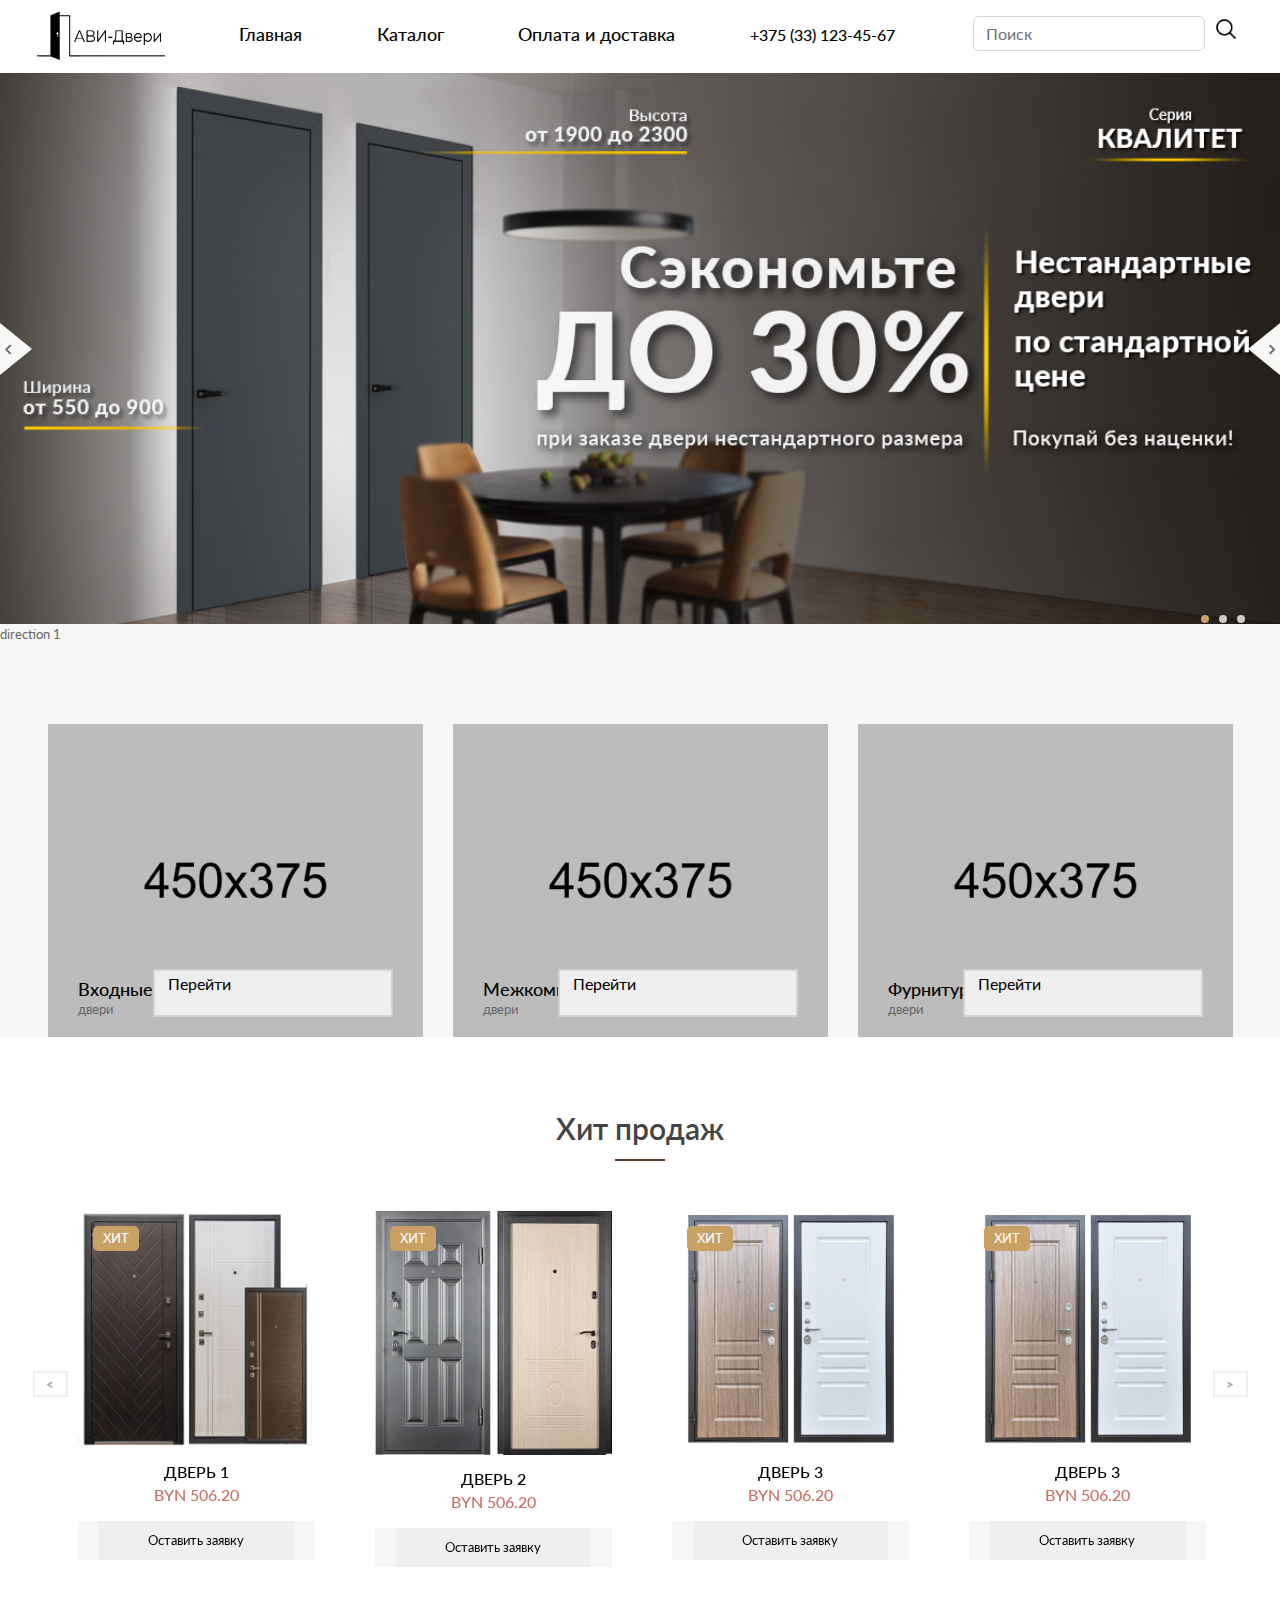
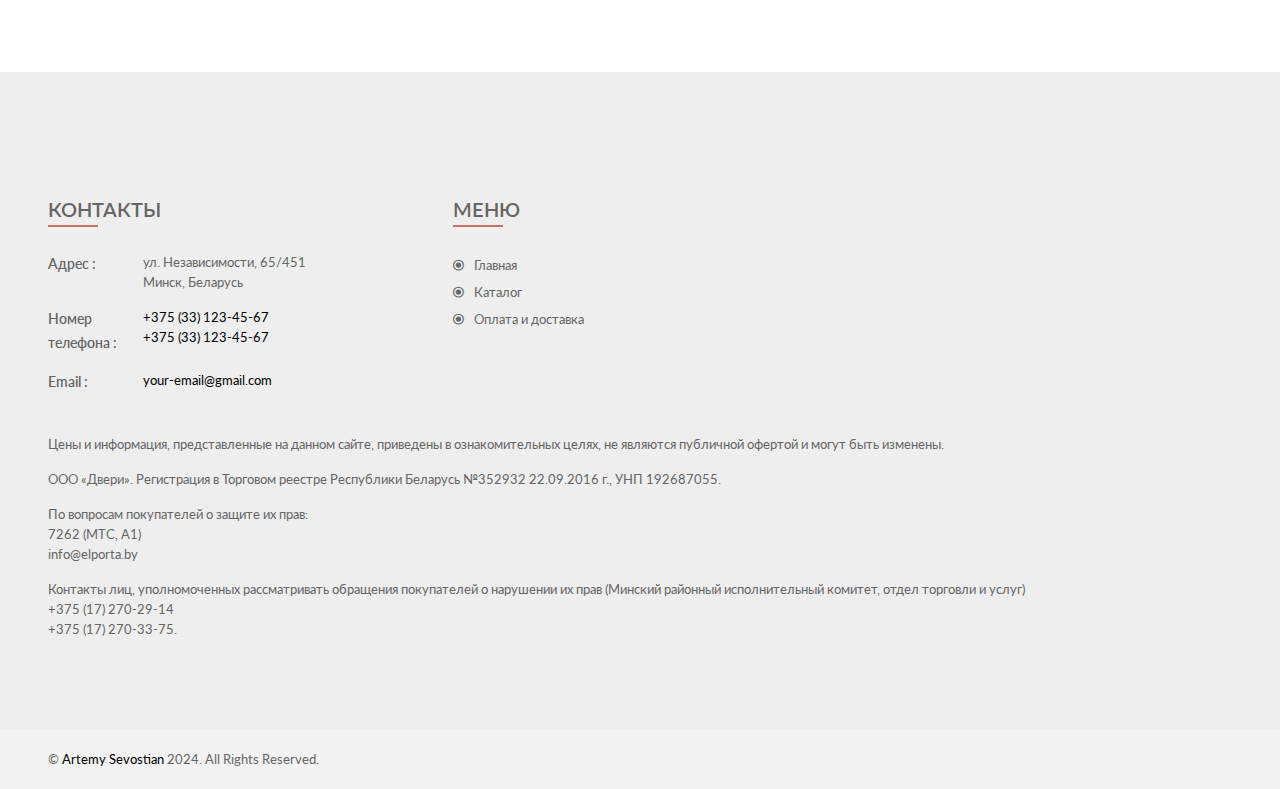
==== index.html @ 5dcd75ee "init(21.10.2024): test commit 2" ====
<!doctype html>
<html class="no-js" lang="en">
	<head>
		<meta charset="utf-8">
		<meta http-equiv="x-ua-compatible" content="ie=edge">
		<title>АВИдвери</title>
		<meta name="description" content="Hurst – Furniture Store eCommerce HTML Template is a clean and elegant design – suitable for selling flower, cookery, accessories, fashion, high fashion, accessories, digital, kids, watches, jewelries, shoes, kids, furniture, sports….. It has a fully responsive width adjusts automatically to any screen size or resolution.">
		<meta name="viewport" content="width=device-width, initial-scale=1">

		<link rel="shortcut icon" type="image/x-icon" href="img/logo/logo_1.png">
		<!-- Place favicon.ico in the root directory -->
		
		<!-- Google Font -->
		<link href='https://fonts.googleapis.com/css?family=Lato:400,700,900' rel='stylesheet' type='text/css'>
		<link href='https://fonts.googleapis.com/css?family=Bree+Serif' rel='stylesheet' type='text/css'>

		<!-- all css here -->
		<!-- bootstrap v3.3.6 css -->
		<link rel="stylesheet" href="css/bootstrap.min.css">
		<!-- animate css -->
		<link rel="stylesheet" href="css/animate.min.css">
		<!-- jquery-ui.min css -->
		<link rel="stylesheet" href="css/jquery-ui.min.css">
		<!-- meanmenu css -->
		<link rel="stylesheet" href="css/meanmenu.min.css">
		<!-- nivo-slider css -->
		<link rel="stylesheet" href="lib/css/nivo-slider.css">
		<link rel="stylesheet" href="lib/css/preview.css">
		<!-- slick css -->
		<link rel="stylesheet" href="css/slick.min.css">
		<!-- lightbox css -->
		<link rel="stylesheet" href="css/lightbox.min.css">
		<!-- material-design-iconic-font css -->
		<link rel="stylesheet" href="css/material-design-iconic-font.css">
		<!-- All common css of theme -->
		<link rel="stylesheet" href="css/default.css">
		<!-- style css -->
		<link rel="stylesheet" href="style.min.css">
        <!-- shortcode css -->
        <link rel="stylesheet" href="css/shortcode.css">
		<!-- responsive css -->
		<link rel="stylesheet" href="css/responsive.css">
		<!-- modernizr css -->
		<script src="js/vendor/modernizr-3.11.2.min.js"></script>
	</head>
	<body>
		<!-- WRAPPER START -->
		<div class="wrapper bg-dark-white">
			<header class="header">
				<a class="header-brand" href="index.html">
					<img src="img/logo/logo.png" alt="">
				</a>
				<a class="header-menu" href="index.html">Главная</a>
				<a class="header-menu" href="catalog.html">Каталог</a>
				<a class="header-menu" href="opl-dos.html">Оплата и доставка</a>
				<a class="header-menu" href="80331234567" style="font-size: 0.9em; margin: 1.5em 0 0 0">+375 (33) 123-45-67</a>
				<form class="d-flex">
					<input class="form-control me-2" type="search" placeholder="Поиск" aria-label="Search">
					<a class="search-img" href="#">
						<img src="img/search.png" alt="" width="30" height="30" class="d-inline-block align-top" alt="CoreUI Logo">
					</a>
				</form>
			</header>
			<!-- Mobile-menu start -->
			<div class="mobile-menu-area">
				<div class="container-fluid">
					<div class="row">
						<div class="col-xs-12 d-block d-md-none">
							<div class="mobile-menu">
								<nav id="dropdown">
									<ul>
										<li><a href="index.html">Главная</a></li>
										<li><a href="catalog.html">Каталог</a></li>
										<li><a class="header-menu" href="opl-dos.html">Оплата и доставка</a></li>
										<li><a class="header-menu" href="80331234567">+375 (33) 123-45-67</a></li>
									</ul>
								</nav>
							</div>
						</div>
					</div>
				</div>
			</div>
			<!-- Mobile-menu end -->
			<!-- SLIDER-AREA START  -->
			<Style>
				.popup_application {
					display: none;
					width: 100%;
					height: 100%;
					position: fixed;
					background: rgba(151, 151, 151, 0.05);
					backdrop-filter: blur(4px);
					-webkit-background: rgba(151, 151, 151, 0.05);
					-webkit-backdrop-filter: blur(4px);
					top: 0;
					left: 0;
					overflow-y: auto;
					overflow-x: hidden;
					z-index: 99;
				}

				.popup__body {
					min-height: 100%;
					display: flex;
					justify-content: center;
					align-items: center;
					padding: 8.125em;
				}

				#contact-form {
					background-color: #c7c2c2;
					padding: 10px;
					border-radius: 10px;
				}

				.form__text>h4 {
					color:#5b3a29
				}

				.popup__cross_application{
					cursor: pointer;
					font-size: large;
					transition: 0.2s;
				}

				.popup__cross_application:hover{
					transform: scale(1.2);
				}
			</Style>
			<div class="send-message popup_application">
				<div class="popup__body popup__body_application">
					<form id="contact-form" action="#">
						<div class="form__text">
							<h4 class="title-1 title-border text-uppercase mb-30">Отправить заявку</h4>
							<div class="popup__cross_application" href="">✕</div>
						</div>
						<input type="text" name="con_name" placeholder="Имя" />
						<input type="text" name="con_email" placeholder="E-mail" />
						<textarea class="custom-textarea" name="con_message" placeholder="Текст сообщения"></textarea>
						<button class="button-one submit-button mt-20" data-text="Отправить" type="">Отправить</button>
						<p class="form-message"></p>
					</form>
				</div>
			</div>
			<section class="slider-area slider-style-2">
				<div class="bend niceties preview-2">
					<div id="ensign-nivoslider" class="slides">	
						<img src="img/slider/1.png" alt="" title="#slider-direction-1"  />
						<img src="img/slider/2.jpg" alt="" title="#slider-direction-2"  />
						<img src="img/slider/3.png" alt="" title="#slider-direction-3"  />
					</div>
					 direction 1
					<div id="slider-direction-1" class="t-cn slider-direction">
						<div class="slider-progress"></div>
						<div class="slider-content t-lfl s-tb slider-1">
							<div class="title-container s-tb-c title-compress">
								<div class="layer-1">
									<div class="wow fadeInUpBig" data-wow-duration="2s" data-wow-delay="0.5s">
										<h3 class="slider-title3 text-uppercase mb-0" ></h3>
									</div>
									<div class="wow fadeInUpBig" data-wow-duration="2.5s" data-wow-delay="0.5s">
										<h2 class="slider-title1 text-uppercase mb-0"><span class="d-none d-md-block"> </span></h2>
									</div>
									<div class="wow fadeInUpBig" data-wow-duration="3s" data-wow-delay="0.5s">
										<h2 class="slider-title2 text-uppercase" ></h2>
									</div>
<!--									<div class="wow fadeInUpBig" data-wow-duration="3.5s" data-wow-delay="0.5s">-->
<!--										<a href="catalog.html" class="button-one style-2 text-uppercase mt-20" data-text="Каталог"></a>-->
<!--									</div>-->
								</div>
							</div>
						</div>
					</div>
					<!-- direction 2 -->
					<div id="slider-direction-2" class="slider-direction">
						<div class="slider-progress"></div>
						<div class="slider-content t-lfl s-tb slider-1">
							<div class="title-container s-tb-c title-compress">
								<div class="layer-1">
									<div class="wow fadeInUpBig" data-wow-duration="1s" data-wow-delay="0.5s">
										<h3 class="slider-title3 text-uppercase mb-0" ></h3>
									</div>
									<div class="wow fadeInUpBig" data-wow-duration="1.5s" data-wow-delay="0.5s">
										<h2 class="slider-title1 text-uppercase"><span class="d-none d-md-block"></span></h2>
									</div>
									<div class="wow fadeInUpBig" data-wow-duration="2s" data-wow-delay="0.5s">
										<p class="slider-pro-brief"></p>
									</div>
<!--									<div class="wow fadeInUpBig" data-wow-duration="3.5s" data-wow-delay="0.5s">-->
<!--										<a href="catalog.html" class="button-one style-2 text-uppercase mt-20" data-text="Каталог"></a>-->
<!--									</div>-->
								</div>
							</div>
						</div>
					</div>
					<!-- direction 3 -->
					<div id="slider-direction-3" class="slider-direction">
						<div class="slider-progress"></div>
						<div class="slider-content t-lfl s-tb slider-1">
							<div class="title-container s-tb-c title-compress">
								<div class="layer-1">
									<div class="wow fadeInUpBig" data-wow-duration="1s" data-wow-delay="0.5s">
										<h3 class="slider-title3 text-uppercase mb-0" ></h3>
									</div>
									<div class="wow fadeInUpBig" data-wow-duration="1.5s" data-wow-delay="0.5s">
										<h2 class="slider-title1 text-uppercase mb-0"><span class="d-none d-md-block"></span></h2>
									</div>
									<div class="wow fadeInUpBig" data-wow-duration="2s" data-wow-delay="0.5s">
										<h2 class="slider-title2 text-uppercase" ></h2>
									</div>
									<div class="wow fadeInUpBig" data-wow-duration="2.5s" data-wow-delay="0.5s">
										<p class="slider-pro-brief"></p>
									</div>
<!--									<div class="wow fadeInUpBig" data-wow-duration="3.5s" data-wow-delay="0.5s">-->
<!--										<a href="catalog.html" class="button-one style-2 text-uppercase mt-20" data-text="Каталог"></a>-->
<!--									</div>-->
								</div>
							</div>
						</div>
					</div>
				</div>
			</section>
			<!-- SLIDER-AREA END -->
			<!-- Categories START -->
			<div class="banner-area pt-80">
				<div class="container">
					<div class="row">
						<div class="col-md-4">
							<div class="single-banner banner-1 banner-4">
								<a class="banner-thumb" href="entrance.html"><img src="img/banner/1.jpg" alt="" /></a>
								<div class="banner-brief">
									<h2 class="banner-title"><a href="entrance.html">Входные</a></h2>
									<p class="mb-0">двери</p>
								</div>
								<a href="entrance.html" class="button-one font-16px" data-text="Перейти">Перейти</a>
							</div>
						</div>
						<div class="col-md-4">
							<div class="single-banner banner-1 banner-4">
								<a class="banner-thumb" href="Interior-rooms.html"><img src="img/banner/1.jpg" alt="" /></a>
								<div class="banner-brief">
									<h2 class="banner-title"><a href="Interior-rooms.html">Межкомнатные</a></h2>
									<p class="mb-0">двери</p>
								</div>
								<a href="Interior-rooms.html" class="button-one font-16px" data-text="Перейти">Перейти</a>
							</div>
						</div>
							<div class="col-md-4">
								<div class="single-banner banner-1 banner-4">
									<a class="banner-thumb" href="accessories.html"><img src="img/banner/1.jpg" alt="" /></a>
									<div class="banner-brief">
				        				<h2 class="banner-title"><a href="accessories.html">Фурнитура</a></h2>
				        				<p class="mb-0">двери</p>
				        			</div>
				        			<a href="accessories.html" class="button-one font-16px" data-text="Перейти">Перейти</a>
				        		</div>
				        	</div>                                           	
						</div>
					</div>
				</div>
			</div>
			<!-- Categories END -->
			<!-- PRODUCT-AREA START -->
			<div class="product-area pt-80 pb-30 product-style-2">
				<div class="container">
					<div class="row">
						<div class="col-lg-12">
							<div class="section-title text-center">
								<h2 class="title-border">Хит продаж</h2>
							</div>
							<div class="product-slider style-2 arrow-left-right">
								<div class="col-12">
									<div class="single-product">
										<div class="product-img">
											<span class="pro-label new-label">ХИТ</span>
											<a href="single-product.html"><img src="img/product/1.jpg" alt="" /></a>
										</div>
										<div class="product-info clearfix text-center">
											<div class="fix">
												<h4 class="post-title"><a href="single-product.html">Дверь 1</a></h4>
												<span class="pro-price-2">BYN 506.20</span>
											</div>
											<div class="product-action clearfix">
												<button class="button-one submit-btn-4 open_popup_application" type="submit" data-text="Оставить заявку">Оставить заявку</button>
											</div>
										</div>
									</div>
								</div>
								<div class="col-12">
									<div class="single-product">
										<div class="product-img">
											<span class="pro-label new-label">ХИТ</span>
											<a href="single-product.html"><img src="img/product/2.jpg" alt="" /></a>
										</div>
										<div class="product-info clearfix text-center">
											<div class="fix">
												<h4 class="post-title"><a href="single-product.html">Дверь 2</a></h4>
												<span class="pro-price-2">BYN 506.20</span>
											</div>
											<div class="product-action clearfix">
												<button class="button-one submit-btn-4 open_popup_application" type="submit" data-text="Оставить заявку">Оставить заявку</button>
											</div>
										</div>
									</div>
								</div>
								<div class="col-12">
									<div class="single-product">
										<div class="product-img">
											<span class="pro-label new-label">ХИТ</span>
											<a href="single-product.html"><img src="img/product/3.jpg" alt="" /></a>
										</div>
										<div class="product-info clearfix text-center">
											<div class="fix">
												<h4 class="post-title"><a href="single-product.html">Дверь 3</a></h4>
												<span class="pro-price-2">BYN 506.20</span>
											</div>
											<div class="product-action clearfix">
												<button class="button-one submit-btn-4 open_popup_application" type="submit" data-text="Оставить заявку">Оставить заявку</button>
											</div>
										</div>
									</div>
								</div>
								<div class="col-12">
									<div class="single-product">
										<div class="product-img">
											<span class="pro-label new-label">ХИТ</span>
											<a href="single-product.html"><img src="img/product/3.jpg" alt="" /></a>
										</div>
										<div class="product-info clearfix text-center">
											<div class="fix">
												<h4 class="post-title"><a href="single-product.html">Дверь 3</a></h4>
												<span class="pro-price-2">BYN 506.20</span>
											</div>
											<div class="product-action clearfix">
												<button class="button-one submit-btn-4 open_popup_application" type="submit" data-text="Оставить заявку">Оставить заявку</button>
											</div>
										</div>
									</div>
								</div>
								<div class="col-12">
									<div class="single-product">
										<div class="product-img">
											<span class="pro-label new-label">ХИТ</span>
											<a href="single-product.html"><img src="img/product/3.jpg" alt="" /></a>
										</div>
										<div class="product-info clearfix text-center">
											<div class="fix">
												<h4 class="post-title"><a href="single-product.html">Дверь 3</a></h4>
												<span class="pro-price-2">BYN 506.20</span>
											</div>
											<div class="product-action clearfix">
												<button class="button-one submit-btn-4 open_popup_application" type="submit" data-text="Оставить заявку">Оставить заявку</button>
											</div>
										</div>
									</div>
								</div>
							</div>
						</div>
					</div>
				</div>
			</div>
			<!-- FOOTER START -->
			<footer>
				<!-- Footer-area start -->
				<div class="footer-area footer-2">
					<div class="container">
						<div class="row">
							<div class="col-lg-4 col-md-6">
								<div class="single-footer">
									<h3 class="footer-title  title-border">Контакты</h3>
									<ul class="footer-contact">
										<li><span>Адрес :</span>ул. Независимости, 65/451<br>Минск, Беларусь</li>
										<li><span>Номер телефона :</span>
											<a href="80331234567">+375 (33) 123-45-67</a><br>
											<a href="80331234567">+375 (33) 123-45-67</a>
										</li>
										<li><span>Email :</span>
											<a href="mailto:your-email@gmail.com">your-email@gmail.com</a>
										</li>
									</ul>
								</div>
							</div>
							<div class="col-lg-2 col-md-3 col-sm-6">
								<div class="single-footer">
									<h3 class="footer-title  title-border">Меню</h3>
									<ul class="footer-menu">
										<li><a href="index.html"><i class="zmdi zmdi-dot-circle"></i>Главная</a></li>
										<li><a href="catalog.html"><i class="zmdi zmdi-dot-circle"></i>Каталог</a></li>
										<li><a href="opl-dos.html"><i class="zmdi zmdi-dot-circle"></i>Оплата и доставка</a></li>
									</ul>
								</div>
							</div>
							<div class="footer-text">
								<p><br><br>Цены и информация, представленные на данном сайте, приведены в ознакомительных целях, не являются публичной офертой и могут быть изменены.</p>
								<p>ООО «Двери». Регистрация в Торговом реестре Республики Беларусь №352932 22.09.2016 г., УНП 192687055.</p>
								<p>По вопросам покупателей о защите их прав:<br>7262 (МТС, A1)<br>info@elporta.by</p>
								<p>Контакты лиц, уполномоченных рассматривать обращения покупателей о нарушении их прав (Минский районный исполнительный комитет, отдел торговли и услуг)<br> +375 (17) 270-29-14<br> +375 (17) 270-33-75.</p>
							</div>
						</div>
					</div>
				</div>
				<!-- Footer-area end -->
				<!-- Copyright-area start -->
				<div class="copyright-area copyright-2">
					<div class="container">
						<div class="row">
							<div class="col-md-6">
								<div class="copyright">
									<p class="mb-0">&copy; <a href="" target="_blank">Artemy Sevostian </a> 2024. All Rights Reserved.</p>
								</div>
							</div>
						</div>
					</div>
				</div>
				<!-- Copyright-area start -->
			</footer>
			<!-- FOOTER END -->
		</div>
		<!-- WRAPPER END -->

		<!-- all js here -->
		<!-- jquery latest version -->
		<script src="js/vendor/jquery-3.6.0.min.js"></script>
		<script src="js/vendor/jquery-migrate-3.3.2.min.js"></script>
		<!-- bootstrap js -->
		<script src="js/bootstrap.bundle.min.js"></script>
		<!-- jquery.meanmenu js -->
		<script src="js/jquery.meanmenu.js"></script>
		<!-- slick.min js -->
		<script src="js/slick.min.js"></script>
		<!-- jquery.treeview js -->
		<script src="js/jquery.treeview.js"></script>
		<!-- lightbox.min js -->
		<script src="js/lightbox.min.js"></script>
		<!-- jquery-ui js -->
		<script src="js/jquery-ui.min.js"></script>
		<!-- jquery.nivo.slider js -->
		<script src="lib/js/jquery.nivo.slider.js"></script>
		<script src="lib/home.js"></script>
		<!-- jquery.nicescroll.min js -->
		<script src="js/jquery.nicescroll.min.js"></script>
		<!-- countdon.min js -->
		<script src="js/countdon.min.js"></script>
		<!-- wow js -->
		<script src="js/wow.min.js"></script>
		<!-- plugins js -->
		<script src="js/plugins.js"></script>
		<!-- main js -->
		<script src="js/main.min.js"></script>


		<script src="js/popupSubmitApplication.js"></script>
	</body>
</html>
---- lib/css/preview.css ----
/*
Skin Name: Nivo Slider Default Theme
Skin URI: http://nivo.dev7studios.com
Description: The default skin for the Nivo Slider.
Version: 1.3
Author: Gilbert Pellegrom
Author URI: http://dev7studios.com
Supports Thumbs: true
*/
/* -------------------------------------
preview-1 
---------------------------------------- */
.preview-1 .nivoSlider {
	position:relative;
	background: url(../img/loading.gif) no-repeat 50% 50%;
}
.preview-1 .nivoSlider img {
	position:absolute;
	top:0px;
	left:0px;
	display:none;
}
.preview-1 .nivoSlider a {
	border:0;
	display:block;
}

.preview-1 .nivo-controlNav {
	text-align: center;
	padding: 20px 0;
}
.preview-1 .nivo-controlNav a {
	display:inline-block;
	width:22px;
	height:22px;
	background:url(../img/bullets.png) no-repeat;
	text-indent:-9999px;
	border:0;
	margin: 0 2px;
}
.preview-1 .nivo-controlNav a.active {
	background-position:0 -22px;
}

.preview-1 .nivo-directionNav a {
	display:block;
	width:30px;
	height:30px;
	background:url(../img/arrows.png) no-repeat;
	text-indent:-9999px;
	border:0;
	opacity: 0;
	-webkit-transition: all 200ms ease-in-out;
    -moz-transition: all 200ms ease-in-out;
    -o-transition: all 200ms ease-in-out;
    transition: all 200ms ease-in-out;
}
.preview-1:hover .nivo-directionNav a { opacity: 1; }
.preview-1 a.nivo-nextNav {
	background-position:-30px 0;
	right:15px;
}
.preview-1 a.nivo-prevNav {
	left:15px;
}
.preview-1 .nivo-caption {
    font-family: Helvetica, Arial, sans-serif;
}
.preview-1 .nivo-caption a {
    color:#fff;
    border-bottom:1px dotted #fff;
}
.preview-1 .nivo-caption a:hover {
    color:#fff;
}

.preview-1 .nivo-controlNav.nivo-thumbs-enabled {
	width: 100%;
}
.preview-1 .nivo-controlNav.nivo-thumbs-enabled a {
	width: auto;
	height: auto;
	background: none;
	margin-bottom: 5px;
}
.preview-1 .nivo-controlNav.nivo-thumbs-enabled img {
	display: block;
	width: 120px;
	height: auto;
}
.preview-1 .nivo-controlNav {
    position: relative;
    z-index: 99999;
    bottom: 68px;
}
.preview-1 .nivo-controlNav a {
	border:5px solid #fff;
	display: inline-block;
	height:18px;
	margin: 0 5px;
	text-indent: -9999px;
	width:18px;
	line-height: 8px;
	background: #3c3c3c;
	cursor: pointer;
	position: relative;
	z-index: 9;
	border-radius: 100%;
	opacity: 0;
	z-index: -999;
}
.preview-1:hover .nivo-controlNav a{
  opacity: 1;
  z-index: 999999;
}
.preview-1 .nivo-controlNav a:hover, .preview-1 .nivo-controlNav a.active {
    background: #000;
    cursor: pointer;
}
/* -------------------------------------
preview-2
---------------------------------------- */
/* .preview-2 .nivoSlider:hover .nivo-directionNav a.nivo-prevNav {
  left: 15px;
} */
/* .preview-2 .nivoSlider:hover .nivo-directionNav a.nivo-nextNav{
  right: 33px;
} */
/* .preview-2 .nivoSlider .nivo-directionNav a {
  color: #000;
  font-size: 20px;
  height: 53px;
  line-height: 53px;
  text-align: center;
  width: 32px;
} */
.preview-2 .nivoSlider .nivo-directionNav a.nivo-prevNav {
  left: 0;
}
.preview-2 .nivoSlider .nivo-directionNav a.nivo-nextNav {
  right: 0;
}
.preview-2 .nivo-directionNav a.nivo-prevNav:hover:before{
  background: #fff;
  color: #000;
}/* 
.preview-2 .nivo-directionNav a.nivo-prevNav:before{
  background: rgba(0,0,0,0.25);
  content: "\f053";
  font: normal normal normal 14px/1 FontAwesome;
  color: #fff;
  cursor: pointer;
  font-size: 11px;
  font-weight: 400;
  height: 53px;
  line-height: 50px;
  margin: 0;
  position: absolute;
  text-align: center;
  top: 45%;
  transition: all 300ms ease-in 0s;
  width: 32px;
  z-index: 9;
}
.preview-2 .nivo-directionNav a.nivo-nextNav:hover:before{
  background:#fff;
  color: #000
}
.preview-2 .nivo-directionNav a.nivo-nextNav:before{
  background: rgba(0,0,0,0.25);
  content: "\f054";
  font: normal normal normal 14px/1 FontAwesome;
  color: #fff;
  cursor: pointer;
  font-size: 11px;
  font-weight: 400;
  height: 53px;
  line-height: 50px;
  margin: 0;
  position: absolute;
  text-align: center;
  top: 45%;
  transition: all 300ms ease-in 0s;
  width: 32px;
  z-index: 9;
} */
.bend.niceties.preview-2 {
  position: relative;
}
.preview-2 .nivo-controlNav {
  bottom: 20px;
  margin: auto;
  position: absolute;
  right: 30px;
  z-index: 99999;
}
.preview-2 .nivo-controlNav a {
	display: inline-block;
	height:8px;
	margin: 0 5px;
	text-indent: -9999px;
	width:8px;
	line-height: 8px;
	background: #CCCCCC;
	cursor: pointer;
	position: relative;
	z-index: 9;
	border-radius: 100%;
	z-index: 999;
}
.preview-2:hover .nivo-controlNav a{}
.preview-2 .nivo-controlNav a:hover, .preview-2 .nivo-controlNav a.active {
    background: #C8A165;
    cursor: pointer;
}
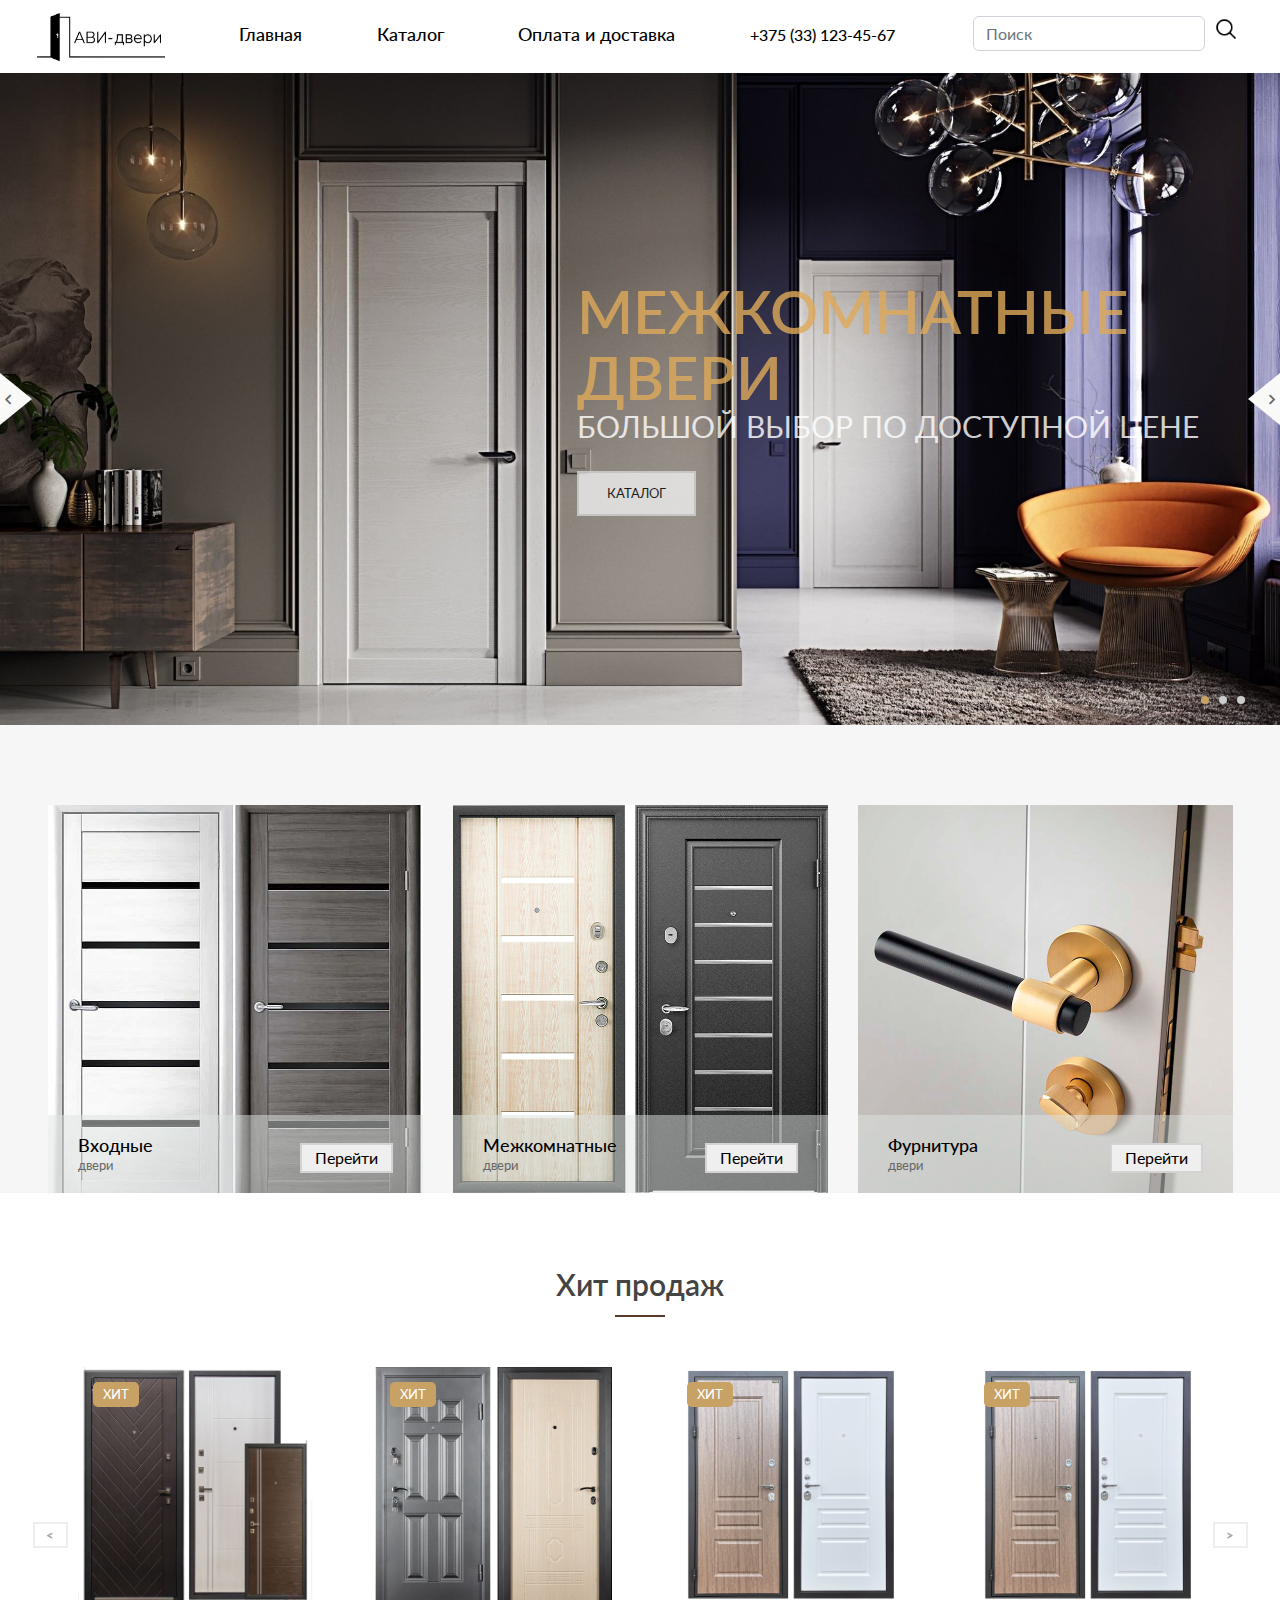
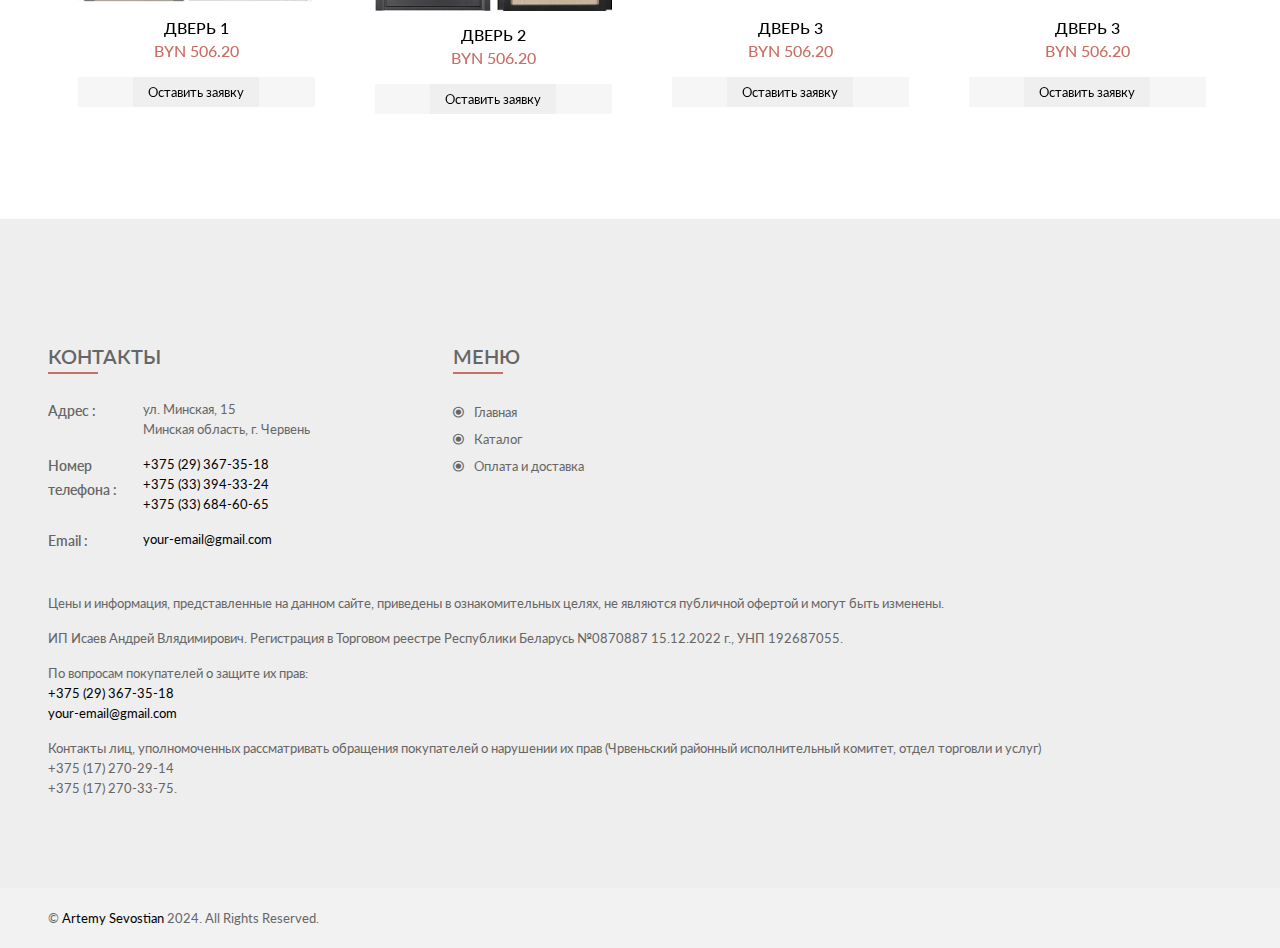
==== commit ff1448bf: "init(28.10.2024): final  commit?" ====
--- a/index.html
+++ b/index.html
@@ -145,11 +145,10 @@
 			<section class="slider-area slider-style-2">
 				<div class="bend niceties preview-2">
 					<div id="ensign-nivoslider" class="slides">	
-						<img src="img/slider/1.png" alt="" title="#slider-direction-1"  />
-						<img src="img/slider/2.jpg" alt="" title="#slider-direction-2"  />
+						<img src="img/slider/1.jpg" alt="" title="#slider-direction-1"  />
+						<img src="img/slider/2.png" alt="" title="#slider-direction-2"  />
 						<img src="img/slider/3.png" alt="" title="#slider-direction-3"  />
 					</div>
-					 direction 1
 					<div id="slider-direction-1" class="t-cn slider-direction">
 						<div class="slider-progress"></div>
 						<div class="slider-content t-lfl s-tb slider-1">
@@ -159,14 +158,14 @@
 										<h3 class="slider-title3 text-uppercase mb-0" ></h3>
 									</div>
 									<div class="wow fadeInUpBig" data-wow-duration="2.5s" data-wow-delay="0.5s">
-										<h2 class="slider-title1 text-uppercase mb-0"><span class="d-none d-md-block"> </span></h2>
-									</div>
-									<div class="wow fadeInUpBig" data-wow-duration="3s" data-wow-delay="0.5s">
-										<h2 class="slider-title2 text-uppercase" ></h2>
-									</div>
-<!--									<div class="wow fadeInUpBig" data-wow-duration="3.5s" data-wow-delay="0.5s">-->
-<!--										<a href="catalog.html" class="button-one style-2 text-uppercase mt-20" data-text="Каталог"></a>-->
-<!--									</div>-->
+										<h2 class="slider-title1 text-uppercase mb-0"><span class="d-none d-md-block">Межкомнатные двери</span></h2>
+									</div>
+									<div class="wow fadeInUpBig" data-wow-duration="3s" data-wow-delay="0.5s">
+										<h2 class="slider-title2 text-uppercase" >Большой выбор по доступной цене</h2>
+									</div>
+									<div class="wow fadeInUpBig" data-wow-duration="3.5s" data-wow-delay="0.5s">
+										<a href="Interior-rooms.html" class="button-one style-2 text-uppercase mt-20" data-text="Каталог">Каталог</a>
+									</div>
 								</div>
 							</div>
 						</div>
@@ -181,14 +180,20 @@
 										<h3 class="slider-title3 text-uppercase mb-0" ></h3>
 									</div>
 									<div class="wow fadeInUpBig" data-wow-duration="1.5s" data-wow-delay="0.5s">
-										<h2 class="slider-title1 text-uppercase"><span class="d-none d-md-block"></span></h2>
-									</div>
-									<div class="wow fadeInUpBig" data-wow-duration="2s" data-wow-delay="0.5s">
-										<p class="slider-pro-brief"></p>
-									</div>
-<!--									<div class="wow fadeInUpBig" data-wow-duration="3.5s" data-wow-delay="0.5s">-->
-<!--										<a href="catalog.html" class="button-one style-2 text-uppercase mt-20" data-text="Каталог"></a>-->
-<!--									</div>-->
+										<h2 class="slider-title1 text-uppercase"><span class="d-none d-md-block">Входные двери</span></h2>
+									</div>
+									<div class="wow fadeInUpBig" data-wow-duration="3s" data-wow-delay="0.5s">
+										<h2 class="slider-title2 text-uppercase" >- Улица</h2>
+									</div>
+									<div class="wow fadeInUpBig" data-wow-duration="3s" data-wow-delay="0.5s">
+										<h2 class="slider-title2 text-uppercase" >- Квартира</h2>
+									</div>
+									<div class="wow fadeInUpBig" data-wow-duration="3s" data-wow-delay="0.5s">
+										<h2 class="slider-title2 text-uppercase" >- Дом</h2>
+									</div>
+									<div class="wow fadeInUpBig" data-wow-duration="3.5s" data-wow-delay="0.5s">
+										<a href="entrance.htmlhtml" class="button-one style-2 text-uppercase mt-20" data-text="Каталог">Каталог</a>
+									</div>
 								</div>
 							</div>
 						</div>
@@ -203,17 +208,20 @@
 										<h3 class="slider-title3 text-uppercase mb-0" ></h3>
 									</div>
 									<div class="wow fadeInUpBig" data-wow-duration="1.5s" data-wow-delay="0.5s">
-										<h2 class="slider-title1 text-uppercase mb-0"><span class="d-none d-md-block"></span></h2>
-									</div>
-									<div class="wow fadeInUpBig" data-wow-duration="2s" data-wow-delay="0.5s">
-										<h2 class="slider-title2 text-uppercase" ></h2>
-									</div>
-									<div class="wow fadeInUpBig" data-wow-duration="2.5s" data-wow-delay="0.5s">
-										<p class="slider-pro-brief"></p>
-									</div>
-<!--									<div class="wow fadeInUpBig" data-wow-duration="3.5s" data-wow-delay="0.5s">-->
-<!--										<a href="catalog.html" class="button-one style-2 text-uppercase mt-20" data-text="Каталог"></a>-->
-<!--									</div>-->
+										<h2 class="slider-title1 text-uppercase mb-0"><span class="d-none d-md-block">Фурнитура</span></h2>
+									</div>
+									<div class="wow fadeInUpBig" data-wow-duration="3s" data-wow-delay="0.5s">
+										<h2 class="slider-title2 text-uppercase" >- Эконом</h2>
+									</div>
+									<div class="wow fadeInUpBig" data-wow-duration="3s" data-wow-delay="0.5s">
+										<h2 class="slider-title2 text-uppercase" >- Стандарт</h2>
+									</div>
+									<div class="wow fadeInUpBig" data-wow-duration="3s" data-wow-delay="0.5s">
+										<h2 class="slider-title2 text-uppercase" >- Премиум</h2>
+									</div>
+									<div class="wow fadeInUpBig" data-wow-duration="3.5s" data-wow-delay="0.5s">
+										<a href="accessories.html" class="button-one style-2 text-uppercase mt-20" data-text="Каталог">Каталог</a>
+									</div>
 								</div>
 							</div>
 						</div>
@@ -227,7 +235,8 @@
 					<div class="row">
 						<div class="col-md-4">
 							<div class="single-banner banner-1 banner-4">
-								<a class="banner-thumb" href="entrance.html"><img src="img/banner/1.jpg" alt="" /></a>
+								<a class="banner-thumb" href="entrance.html"><img src="img/banner/1.png" alt="" /></a>
+								<div class="background__banner"></div>
 								<div class="banner-brief">
 									<h2 class="banner-title"><a href="entrance.html">Входные</a></h2>
 									<p class="mb-0">двери</p>
@@ -237,7 +246,8 @@
 						</div>
 						<div class="col-md-4">
 							<div class="single-banner banner-1 banner-4">
-								<a class="banner-thumb" href="Interior-rooms.html"><img src="img/banner/1.jpg" alt="" /></a>
+								<a class="banner-thumb" href="Interior-rooms.html"><img src="img/banner/2.png" alt="" /></a>
+								<div class="background__banner"></div>
 								<div class="banner-brief">
 									<h2 class="banner-title"><a href="Interior-rooms.html">Межкомнатные</a></h2>
 									<p class="mb-0">двери</p>
@@ -247,7 +257,8 @@
 						</div>
 							<div class="col-md-4">
 								<div class="single-banner banner-1 banner-4">
-									<a class="banner-thumb" href="accessories.html"><img src="img/banner/1.jpg" alt="" /></a>
+									<a class="banner-thumb" href="accessories.html"><img src="img/banner/3.png" alt="" /></a>
+									<div class="background__banner"></div>
 									<div class="banner-brief">
 				        				<h2 class="banner-title"><a href="accessories.html">Фурнитура</a></h2>
 				        				<p class="mb-0">двери</p>
@@ -283,6 +294,14 @@
 											<div class="product-action clearfix">
 												<button class="button-one submit-btn-4 open_popup_application" type="submit" data-text="Оставить заявку">Оставить заявку</button>
 											</div>
+											<div class="product-details">
+												<ul>
+													<li>Толщина полотна 116 мм</li>
+													<li>Толщина стального листа с полимерным покрытием 1,2 мм</li>
+													<li>3 контура уплотнения (1 магнитный)</li>
+													<li>3 осевые петли на подшипнике</li>
+												</ul>
+											</div>
 										</div>
 									</div>
 								</div>
@@ -300,6 +319,14 @@
 											<div class="product-action clearfix">
 												<button class="button-one submit-btn-4 open_popup_application" type="submit" data-text="Оставить заявку">Оставить заявку</button>
 											</div>
+											<div class="product-details">
+												<ul>
+													<li>Толщина полотна 116 мм</li>
+													<li>Толщина стального листа с полимерным покрытием 1,2 мм</li>
+													<li>3 контура уплотнения (1 магнитный)</li>
+													<li>3 осевые петли на подшипнике</li>
+												</ul>
+											</div>
 										</div>
 									</div>
 								</div>
@@ -317,6 +344,14 @@
 											<div class="product-action clearfix">
 												<button class="button-one submit-btn-4 open_popup_application" type="submit" data-text="Оставить заявку">Оставить заявку</button>
 											</div>
+											<div class="product-details">
+												<ul>
+													<li>Толщина полотна 116 мм</li>
+													<li>Толщина стального листа с полимерным покрытием 1,2 мм</li>
+													<li>3 контура уплотнения (1 магнитный)</li>
+													<li>3 осевые петли на подшипнике</li>
+												</ul>
+											</div>
 										</div>
 									</div>
 								</div>
@@ -334,6 +369,14 @@
 											<div class="product-action clearfix">
 												<button class="button-one submit-btn-4 open_popup_application" type="submit" data-text="Оставить заявку">Оставить заявку</button>
 											</div>
+											<div class="product-details">
+												<ul>
+													<li>Толщина полотна 116 мм</li>
+													<li>Толщина стального листа с полимерным покрытием 1,2 мм</li>
+													<li>3 контура уплотнения (1 магнитный)</li>
+													<li>3 осевые петли на подшипнике</li>
+												</ul>
+											</div>
 										</div>
 									</div>
 								</div>
@@ -350,6 +393,14 @@
 											</div>
 											<div class="product-action clearfix">
 												<button class="button-one submit-btn-4 open_popup_application" type="submit" data-text="Оставить заявку">Оставить заявку</button>
+											</div>
+											<div class="product-details">
+												<ul>
+													<li>Толщина полотна 116 мм</li>
+													<li>Толщина стального листа с полимерным покрытием 1,2 мм</li>
+													<li>3 контура уплотнения (1 магнитный)</li>
+													<li>3 осевые петли на подшипнике</li>
+												</ul>
 											</div>
 										</div>
 									</div>
@@ -369,10 +420,11 @@
 								<div class="single-footer">
 									<h3 class="footer-title  title-border">Контакты</h3>
 									<ul class="footer-contact">
-										<li><span>Адрес :</span>ул. Независимости, 65/451<br>Минск, Беларусь</li>
+										<li><span>Адрес :</span>ул. Минская, 15<br>Минская область, г. Червень</li>
 										<li><span>Номер телефона :</span>
-											<a href="80331234567">+375 (33) 123-45-67</a><br>
-											<a href="80331234567">+375 (33) 123-45-67</a>
+											<a href="80293673518">+375 (29) 367-35-18</a><br>
+											<a href="80333943324">+375 (33) 394-33-24</a><br>
+											<a href="80336846065">+375 (33) 684-60-65</a>
 										</li>
 										<li><span>Email :</span>
 											<a href="mailto:your-email@gmail.com">your-email@gmail.com</a>
@@ -392,9 +444,9 @@
 							</div>
 							<div class="footer-text">
 								<p><br><br>Цены и информация, представленные на данном сайте, приведены в ознакомительных целях, не являются публичной офертой и могут быть изменены.</p>
-								<p>ООО «Двери». Регистрация в Торговом реестре Республики Беларусь №352932 22.09.2016 г., УНП 192687055.</p>
-								<p>По вопросам покупателей о защите их прав:<br>7262 (МТС, A1)<br>info@elporta.by</p>
-								<p>Контакты лиц, уполномоченных рассматривать обращения покупателей о нарушении их прав (Минский районный исполнительный комитет, отдел торговли и услуг)<br> +375 (17) 270-29-14<br> +375 (17) 270-33-75.</p>
+								<p>ИП Исаев Андрей Влядимирович. Регистрация в Торговом реестре Республики Беларусь №0870887 15.12.2022 г., УНП 192687055.</p>
+								<p>По вопросам покупателей о защите их прав:<br><a href="80293673518">+375 (29) 367-35-18</a><br><a href="mailto:your-email@gmail.com">your-email@gmail.com</a></p>
+								<p>Контакты лиц, уполномоченных рассматривать обращения покупателей о нарушении их прав (Чрвеньский районный исполнительный комитет, отдел торговли и услуг)<br> +375 (17) 270-29-14<br> +375 (17) 270-33-75.</p>
 							</div>
 						</div>
 					</div>
--- a/style.min.css
+++ b/style.min.css
@@ -567,6 +567,14 @@
     position: absolute
 }
 
+.background__banner{
+    position: absolute;
+    background: rgba(222, 227, 225,0.5);
+    height: 6em;
+    width: 100%;
+    margin-top: -6em
+}
+
 .banner-1 .banner-brief p {
     line-height: 15px
 }
@@ -602,7 +610,7 @@
 
 .slider-title2, .slider-title3 {
     font-weight: 400;
-    color: #f0f8ff;
+    color: #FFFFFF;
 }
 
 .slider-title3 {
@@ -612,9 +620,9 @@
 
 .slider-title1 {
     font-size: 60px;
-    font-weight: 900;
+    font-family: Lato-SemiBold;
     line-height: 66px;
-    color: black;
+    color: #dfaa5a;
 }
 
 .slider-title2 {
@@ -1433,10 +1441,6 @@
     justify-content: space-between;
 }
 
-.button-one{
-    width: 15em;
-    height: 3em;
-}
 
 
 .heading-banner-area {
@@ -1640,7 +1644,7 @@
 
 .price_slider_amount > input#amount {
     margin-right: 0;
-    width: 90px
+    width: 150px
 }
 
 .ui-slider.ui-slider-horizontal.ui-widget.ui-widget-content.ui-corner-all {
@@ -1679,7 +1683,6 @@
 
 .color-filter ul li span.count {
     float: right
-
 }
 
 span.color {
@@ -1688,6 +1691,24 @@
     height: 13px;
     margin-right: 20px;
     width: 13px
+}
+
+.product-details {
+    display: none;
+    background-color: white;
+    padding: 15px;
+    border-top: 1px solid #ddd;
+    text-align: left;
+    font-size: 14px;
+}
+
+.single-product:hover .product-details {
+    display: block;
+}
+
+.product-details li {
+    margin-bottom: 5px;
+    font-size: 0.9em;
 }
 
 .color-filter ul li.active span.color, .color-filter ul li:hover span.color {
@@ -2371,11 +2392,10 @@
     appearance: none;
     background: #f6f6f6 url(img/bg/angel-down.png) no-repeat scroll 97% center;
     border: medium none;
-    color: #999;
     height: 40px;
     padding: 0 20px;
     text-transform: capitalize;
-    width: 100%;
+    width: 50%;
     outline: 0
 }
 
@@ -2704,14 +2724,46 @@
     color: #666
 }
 
-
+input[type="radio"] {
+    display: none;
+}
+
+label{
+    font-size: 1.3em;
+}
+
+/* Стиль для первой кнопки, когда она выбрана */
+input[type="radio"]:checked + label {
+    color: #c8a165;
+}
+
+/* Стиль для второй кнопки, когда она выбрана */
+input[type="radio"]:nth-child(3):checked + label {
+    color: #c8a165;
+}
+
+.price__label{
+    margin-right: 2em;
+}
 
 @media only screen and (max-width: 1024px) {
     .d-flex{
         width: 15em;
     }
-
-}
+}
+
+@media only screen and (max-width: 992px) {
+    .product__submit {
+        display: block;
+    }
+
+    .background__banner{
+        height: 100%;
+        margin-top: -103%;
+    }
+}
+
+
 
 
 /* Large Mobile :480px. */
@@ -2746,6 +2798,11 @@
         visibility: hidden;
         margin-top: -4em;
     }
+
+    .background__banner{
+        height: 5.5em;
+        margin-top: -5.5em;
+    }
 }
 
 @media screen and (max-width: 534px) {
@@ -2757,6 +2814,24 @@
 @media screen and (max-width: 534px) {
     header {
         margin-top: -4.5em;
+    }
+}
+
+@media screen and (max-width: 479px) {
+    .banner-1 .button-one{
+        bottom: 15px;
+        right: 10px;
+    }
+
+    .banner-brief{
+        bottom: 10px;
+        left: 20px;
+    }
+}
+
+@media screen and (max-width: 320px) {
+    .banner-title{
+        font-size: 1.2em;
     }
 }
 
--- a/css/responsive.css
+++ b/css/responsive.css
@@ -887,7 +887,7 @@
 
 @media (min-width: 768px) and (max-width: 991px) {
   .single-banner.banner-4 .banner-brief{
-    bottom: 130px;
+    bottom: 168px;
     left: 20px;
     position: absolute;
   }
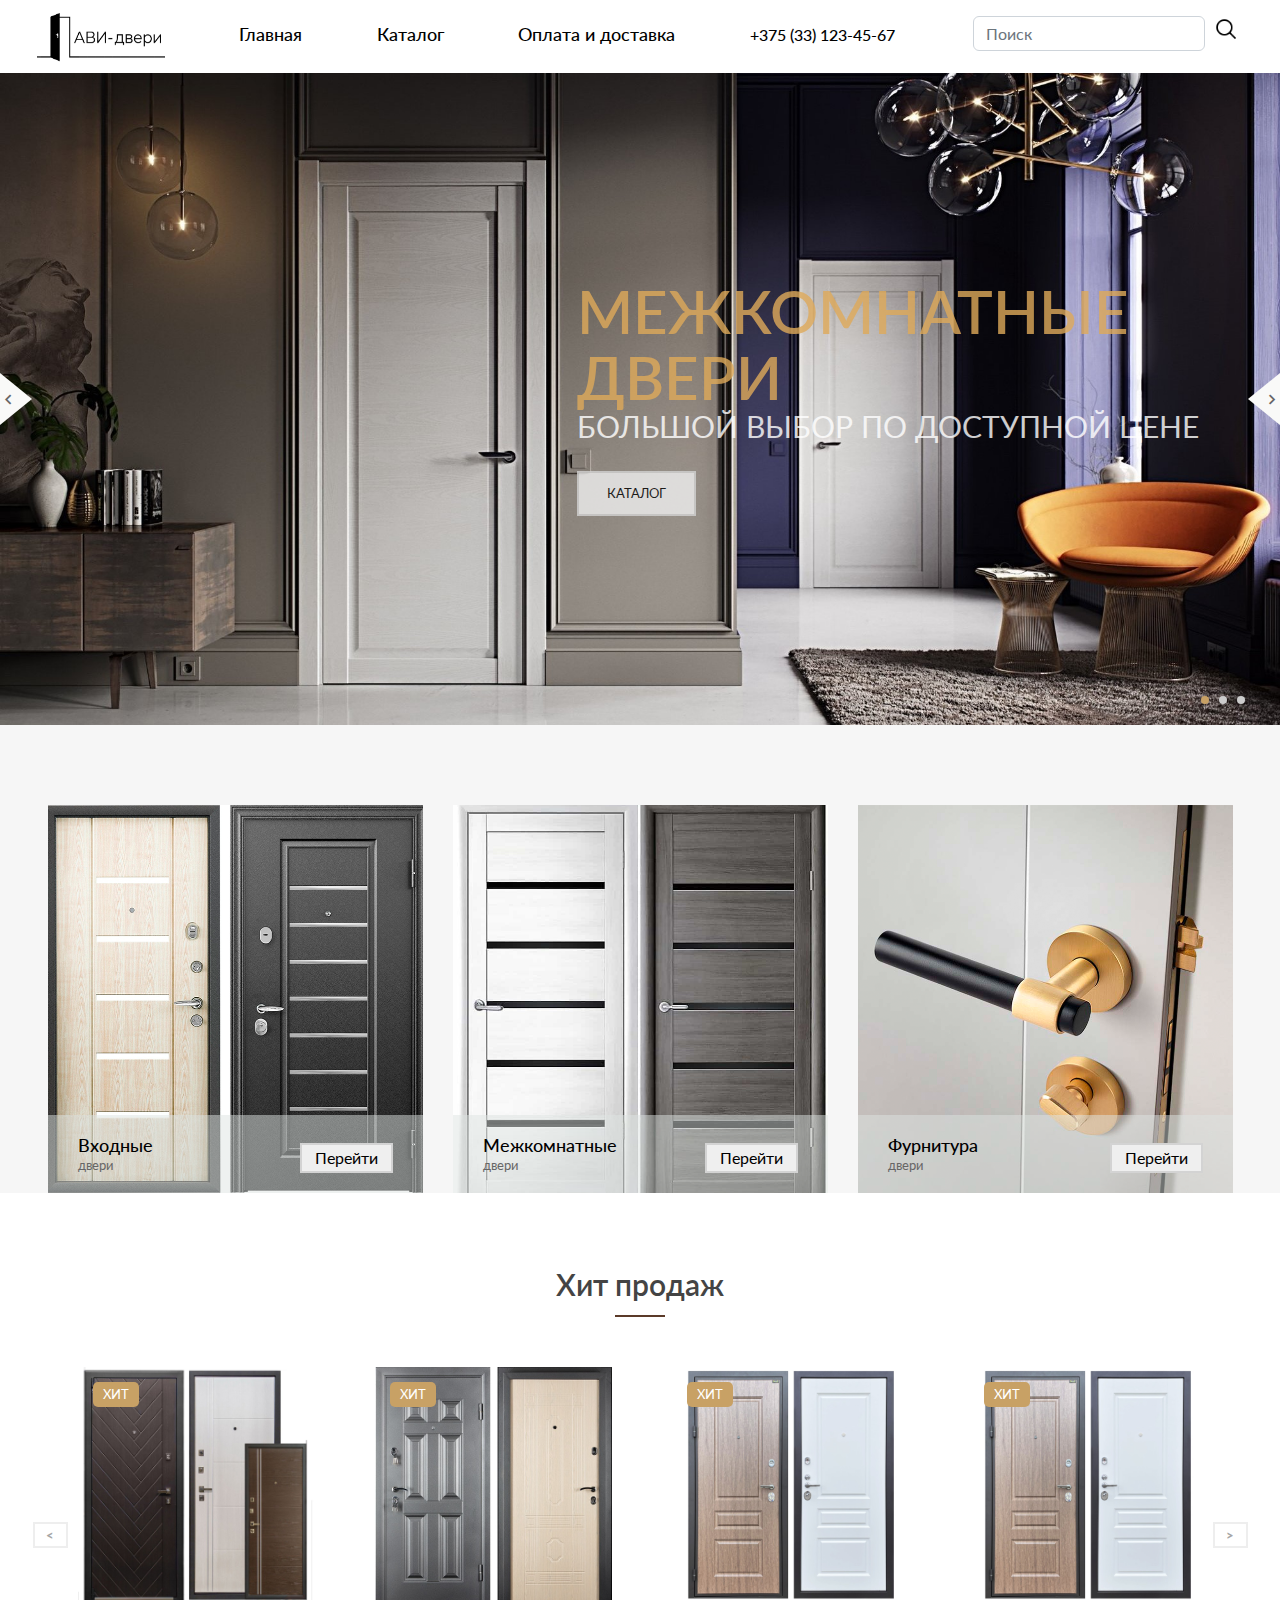
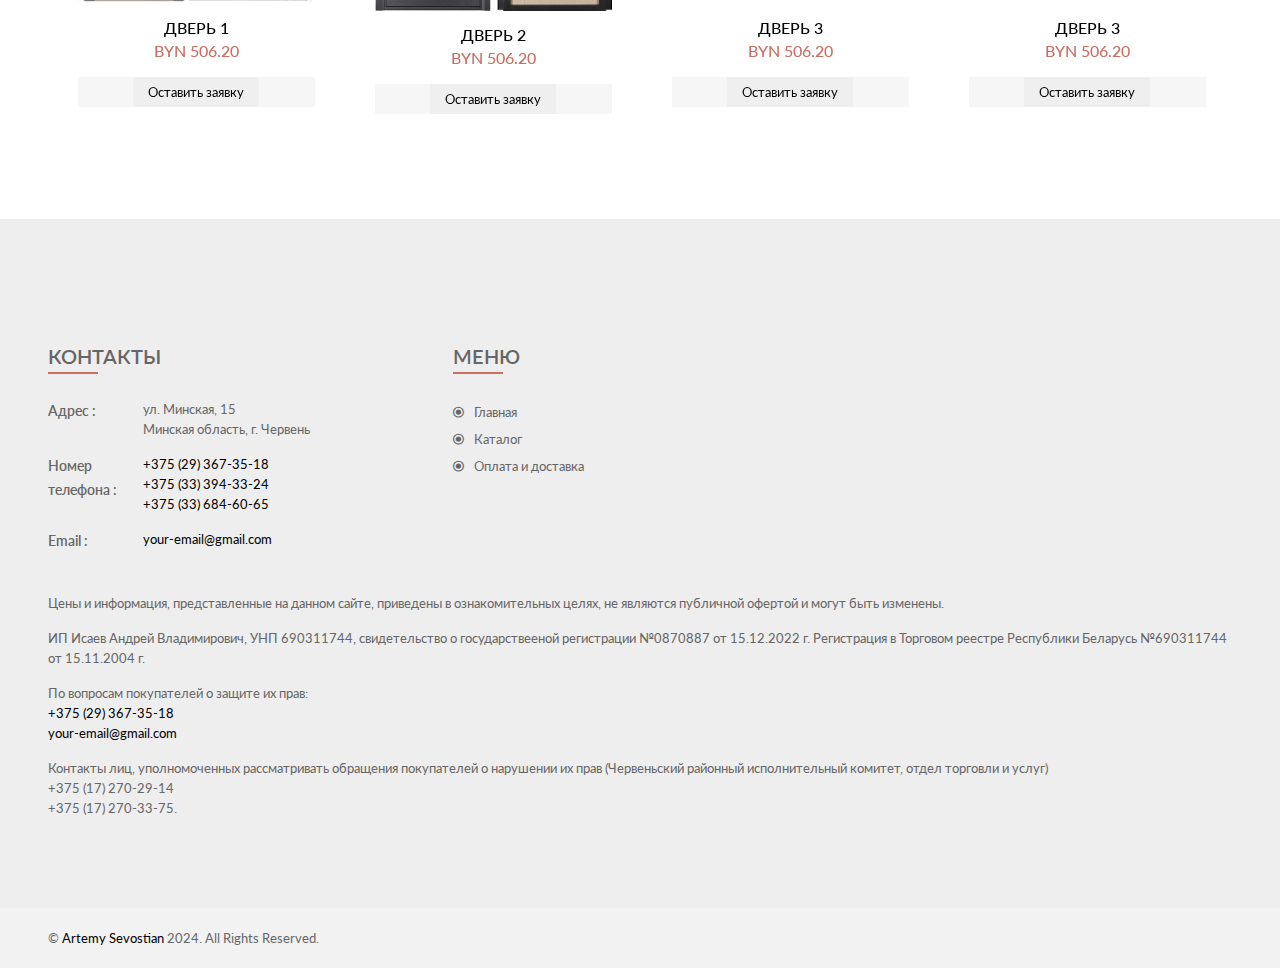
==== commit 3eeeb5f0: "init(29.10.2024): footer, img catalog" ====
--- a/index.html
+++ b/index.html
@@ -235,7 +235,7 @@
 					<div class="row">
 						<div class="col-md-4">
 							<div class="single-banner banner-1 banner-4">
-								<a class="banner-thumb" href="entrance.html"><img src="img/banner/1.png" alt="" /></a>
+								<a class="banner-thumb" href="entrance.html"><img src="img/banner/2.png" alt="" /></a>
 								<div class="background__banner"></div>
 								<div class="banner-brief">
 									<h2 class="banner-title"><a href="entrance.html">Входные</a></h2>
@@ -246,7 +246,7 @@
 						</div>
 						<div class="col-md-4">
 							<div class="single-banner banner-1 banner-4">
-								<a class="banner-thumb" href="Interior-rooms.html"><img src="img/banner/2.png" alt="" /></a>
+								<a class="banner-thumb" href="Interior-rooms.html"><img src="img/banner/1.png" alt="" /></a>
 								<div class="background__banner"></div>
 								<div class="banner-brief">
 									<h2 class="banner-title"><a href="Interior-rooms.html">Межкомнатные</a></h2>
@@ -444,9 +444,9 @@
 							</div>
 							<div class="footer-text">
 								<p><br><br>Цены и информация, представленные на данном сайте, приведены в ознакомительных целях, не являются публичной офертой и могут быть изменены.</p>
-								<p>ИП Исаев Андрей Влядимирович. Регистрация в Торговом реестре Республики Беларусь №0870887 15.12.2022 г., УНП 192687055.</p>
+								<p>ИП Исаев Андрей Владимирович, УНП 690311744, свидетельство о государствееной регистрации №0870887 от 15.12.2022 г. Регистрация в Торговом реестре Республики Беларусь №690311744 от 15.11.2004 г.</p>
 								<p>По вопросам покупателей о защите их прав:<br><a href="80293673518">+375 (29) 367-35-18</a><br><a href="mailto:your-email@gmail.com">your-email@gmail.com</a></p>
-								<p>Контакты лиц, уполномоченных рассматривать обращения покупателей о нарушении их прав (Чрвеньский районный исполнительный комитет, отдел торговли и услуг)<br> +375 (17) 270-29-14<br> +375 (17) 270-33-75.</p>
+								<p>Контакты лиц, уполномоченных рассматривать обращения покупателей о нарушении их прав (Червеньский районный исполнительный комитет, отдел торговли и услуг)<br> +375 (17) 270-29-14<br> +375 (17) 270-33-75.</p>
 							</div>
 						</div>
 					</div>
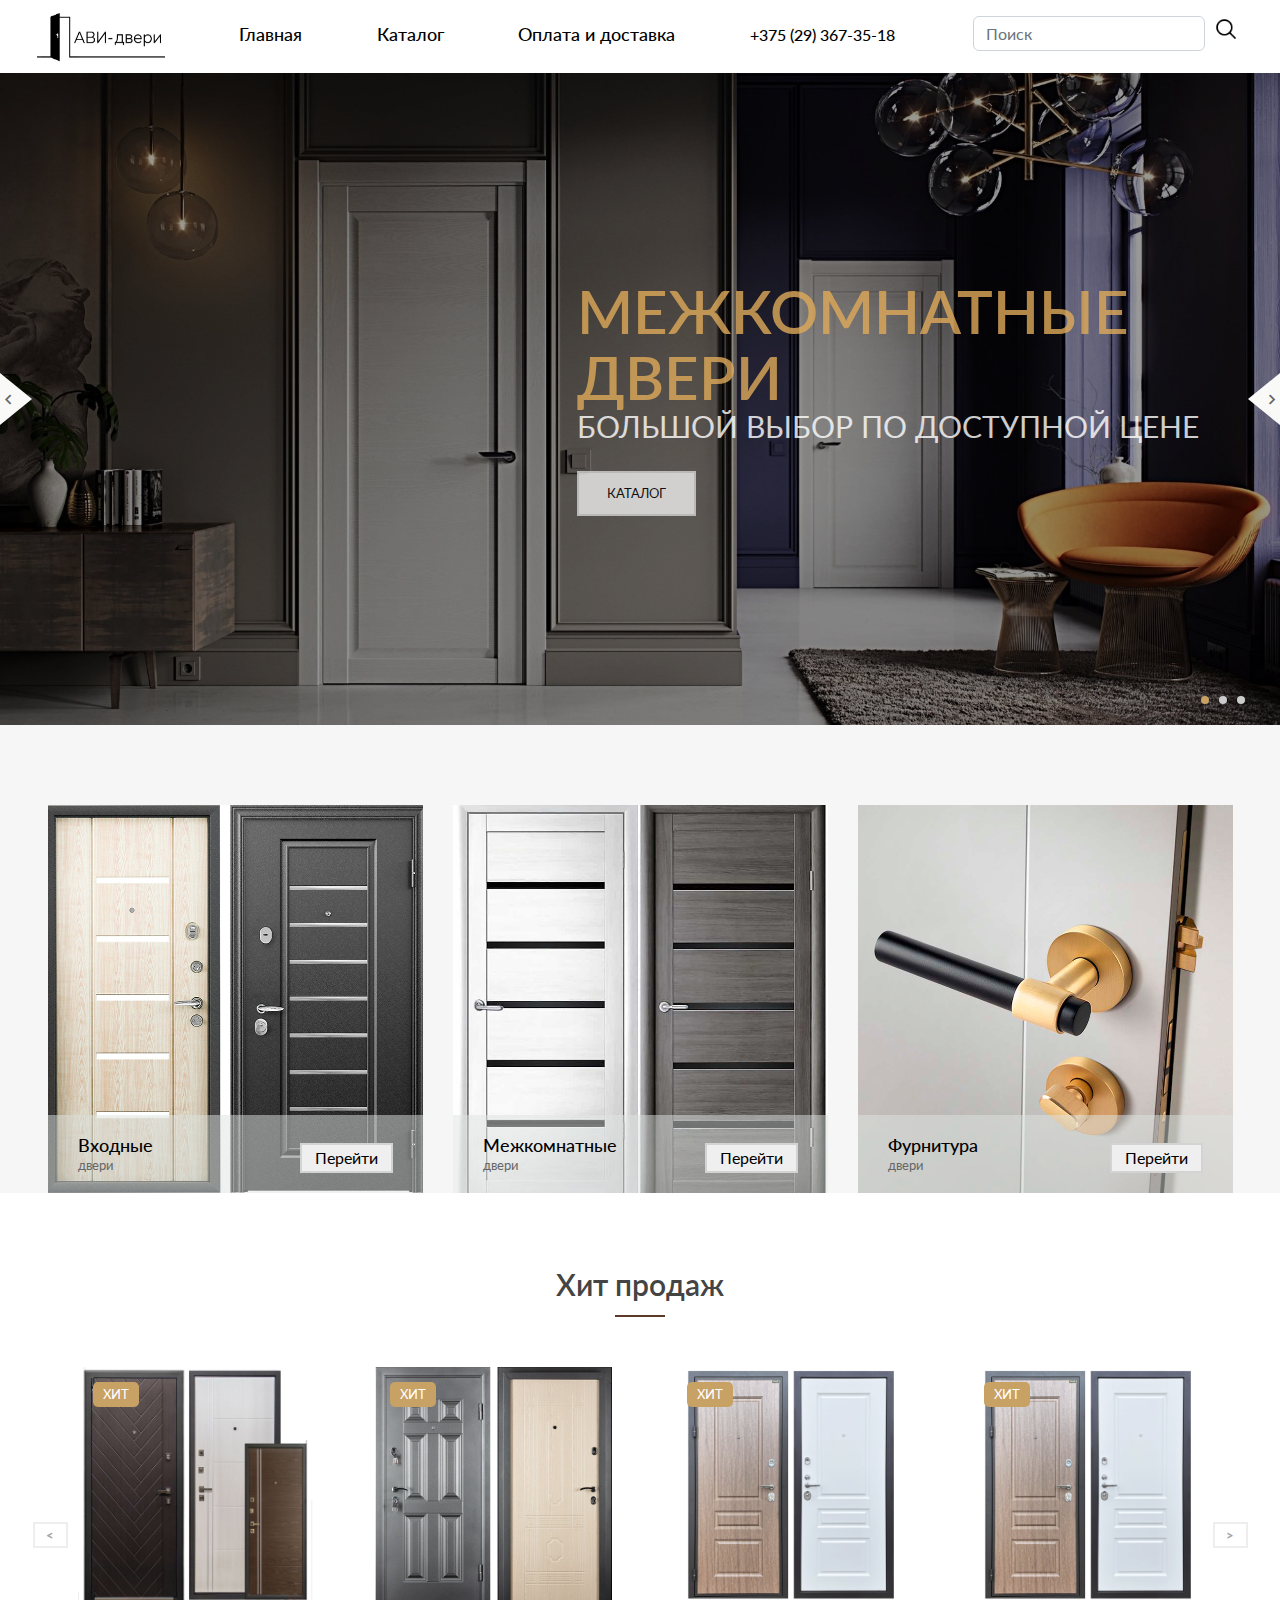
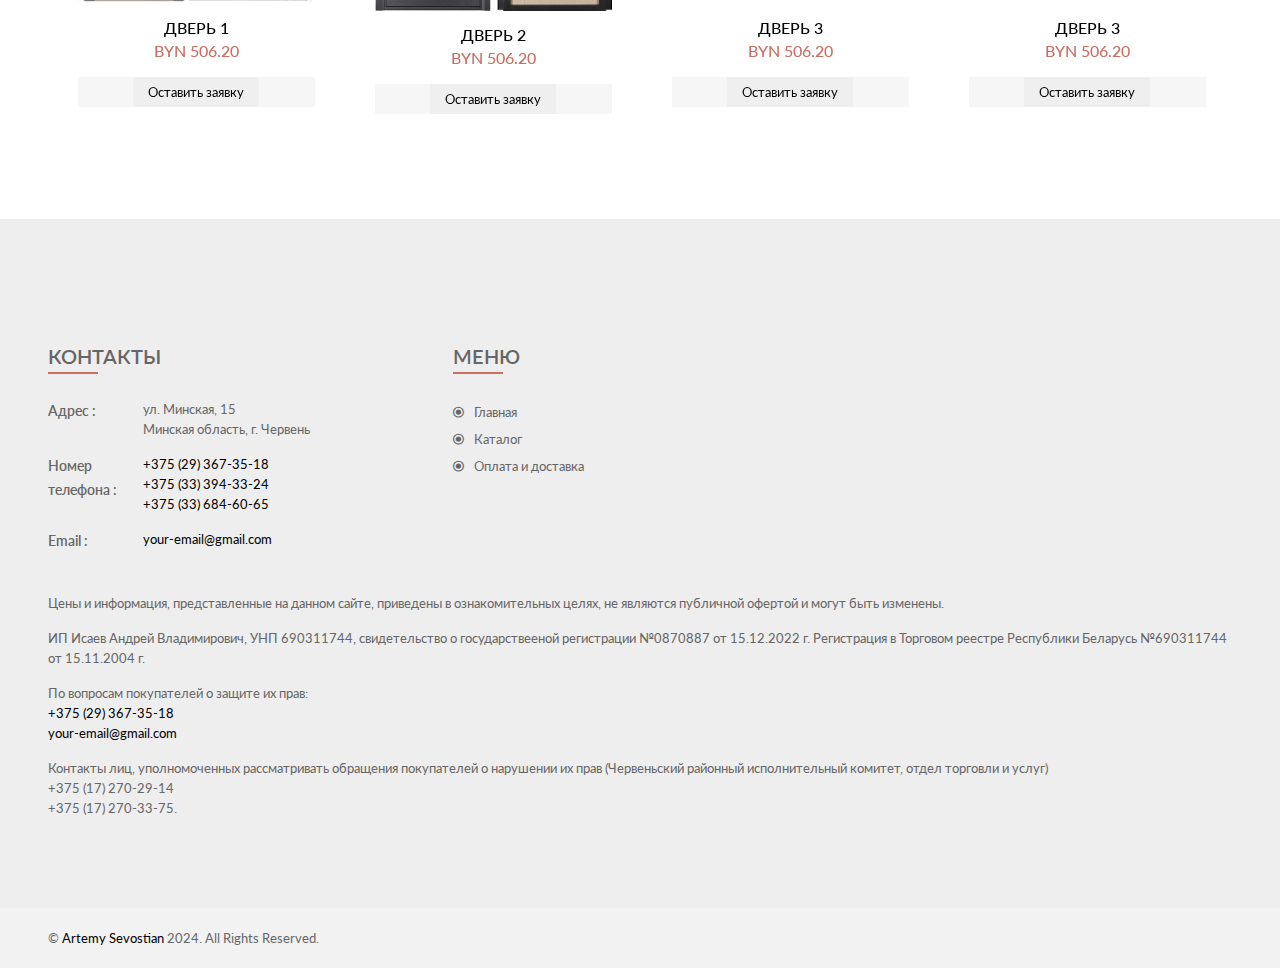
==== commit 316bb016: "init(31.10.2024): fix phone number + begin do black background for slider" ====
--- a/index.html
+++ b/index.html
@@ -53,7 +53,7 @@
 				<a class="header-menu" href="index.html">Главная</a>
 				<a class="header-menu" href="catalog.html">Каталог</a>
 				<a class="header-menu" href="opl-dos.html">Оплата и доставка</a>
-				<a class="header-menu" href="80331234567" style="font-size: 0.9em; margin: 1.5em 0 0 0">+375 (33) 123-45-67</a>
+				<a class="header-menu" href="80293673518" style="font-size: 0.9em; margin: 1.5em 0 0 0">+375 (29) 367-35-18</a>
 				<form class="d-flex">
 					<input class="form-control me-2" type="search" placeholder="Поиск" aria-label="Search">
 					<a class="search-img" href="#">
@@ -67,12 +67,14 @@
 					<div class="row">
 						<div class="col-xs-12 d-block d-md-none">
 							<div class="mobile-menu">
+								<a class="header-logo-link" href="index.html"><img src="img/logo/logo2.png" alt="Ави-двери"></a>
 								<nav id="dropdown">
 									<ul>
 										<li><a href="index.html">Главная</a></li>
 										<li><a href="catalog.html">Каталог</a></li>
 										<li><a class="header-menu" href="opl-dos.html">Оплата и доставка</a></li>
-										<li><a class="header-menu" href="80331234567">+375 (33) 123-45-67</a></li>
+										<li><a class="header-menu" href="80293673518">+375 (29) 367-35-18</a></li>
+										<li><a class="header-menu" href="80333943324">+375 (33) 394-33-24</a></li>
 									</ul>
 								</nav>
 							</div>
@@ -158,7 +160,7 @@
 										<h3 class="slider-title3 text-uppercase mb-0" ></h3>
 									</div>
 									<div class="wow fadeInUpBig" data-wow-duration="2.5s" data-wow-delay="0.5s">
-										<h2 class="slider-title1 text-uppercase mb-0"><span class="d-none d-md-block">Межкомнатные двери</span></h2>
+										<h2 class="slider-title1 text-uppercase mb-0"><span class="d-md-block">Межкомнатные двери</span></h2>
 									</div>
 									<div class="wow fadeInUpBig" data-wow-duration="3s" data-wow-delay="0.5s">
 										<h2 class="slider-title2 text-uppercase" >Большой выбор по доступной цене</h2>
@@ -180,7 +182,7 @@
 										<h3 class="slider-title3 text-uppercase mb-0" ></h3>
 									</div>
 									<div class="wow fadeInUpBig" data-wow-duration="1.5s" data-wow-delay="0.5s">
-										<h2 class="slider-title1 text-uppercase"><span class="d-none d-md-block">Входные двери</span></h2>
+										<h2 class="slider-title1 text-uppercase"><span class="d-lg-block">Входные двери</span></h2>
 									</div>
 									<div class="wow fadeInUpBig" data-wow-duration="3s" data-wow-delay="0.5s">
 										<h2 class="slider-title2 text-uppercase" >- Улица</h2>
@@ -208,7 +210,7 @@
 										<h3 class="slider-title3 text-uppercase mb-0" ></h3>
 									</div>
 									<div class="wow fadeInUpBig" data-wow-duration="1.5s" data-wow-delay="0.5s">
-										<h2 class="slider-title1 text-uppercase mb-0"><span class="d-none d-md-block">Фурнитура</span></h2>
+										<h2 class="slider-title1 text-uppercase mb-0"><span class="d-md-block">Фурнитура</span></h2>
 									</div>
 									<div class="wow fadeInUpBig" data-wow-duration="3s" data-wow-delay="0.5s">
 										<h2 class="slider-title2 text-uppercase" >- Эконом</h2>
--- a/style.min.css
+++ b/style.min.css
@@ -608,6 +608,14 @@
     width: 70.5%
 }
 
+.slider-style-2{
+    background: #000;
+}
+
+.slides>img{
+    opacity: 0.6;
+}
+
 .slider-title2, .slider-title3 {
     font-weight: 400;
     color: #FFFFFF;
@@ -2852,6 +2860,23 @@
     .bg-dark-white .product-area .container .row {
         flex-direction: column-reverse;
     }
+
+    .mobile-menu>.header-logo-link {
+        z-index: 9999999;
+        position: absolute;
+        top: 5px;
+    }
+
+    .mobile-menu>.header-logo-link>img {
+
+        height: 40px;
+    }
+}
+
+@media screen and (max-width: 500px){
+    header {
+        margin-top: -85px;
+    }
 }
 
 @media screen and (max-width: 479px) {
@@ -2864,6 +2889,18 @@
     }
 }
 
+@media screen and (max-width: 451px){
+    header {
+        margin-top: -105px;
+    }
+}
+
+@media screen and (max-width: 425px){
+    header {
+        margin-top: -105px;
+    }
+}
+
 @media screen and (max-width: 375px) {
 
    .bg-dark-white .popup_application .popup__body{
@@ -2871,6 +2908,11 @@
    }
 }
 
+@media screen and (max-width: 374px){
+    header {
+        margin-top: -125px;
+    }
+}
 
 @media screen and (max-width: 338px) {
     .heading-banner .breadcumbs ul li {
@@ -2878,10 +2920,13 @@
     }
 }
 
+@media screen and (max-width: 320px) {
+    .fadeInUpBig>.slider-title1 {
+        width: 180px;
+    }
+}
+
 .container .customer-login .row iframe{
     width: 100%;
     height: 100%;
-}
-
-
-
+}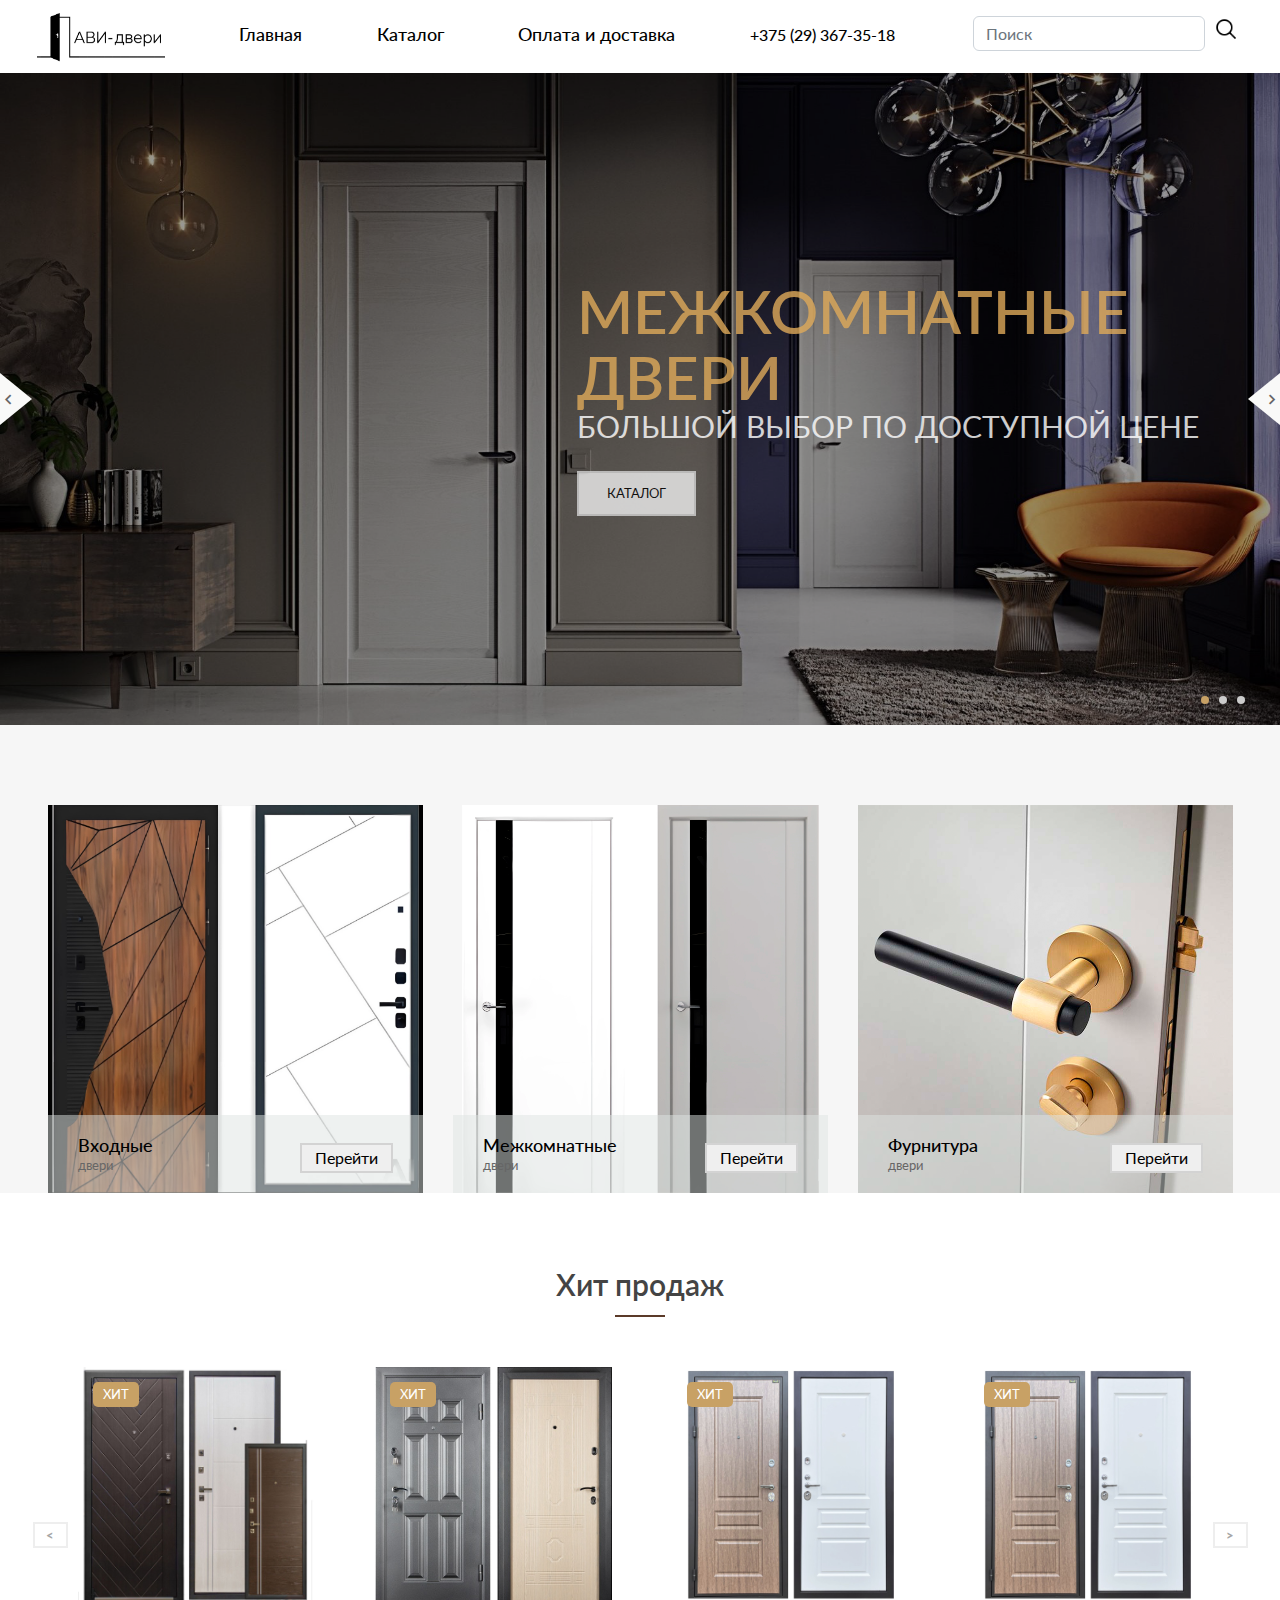
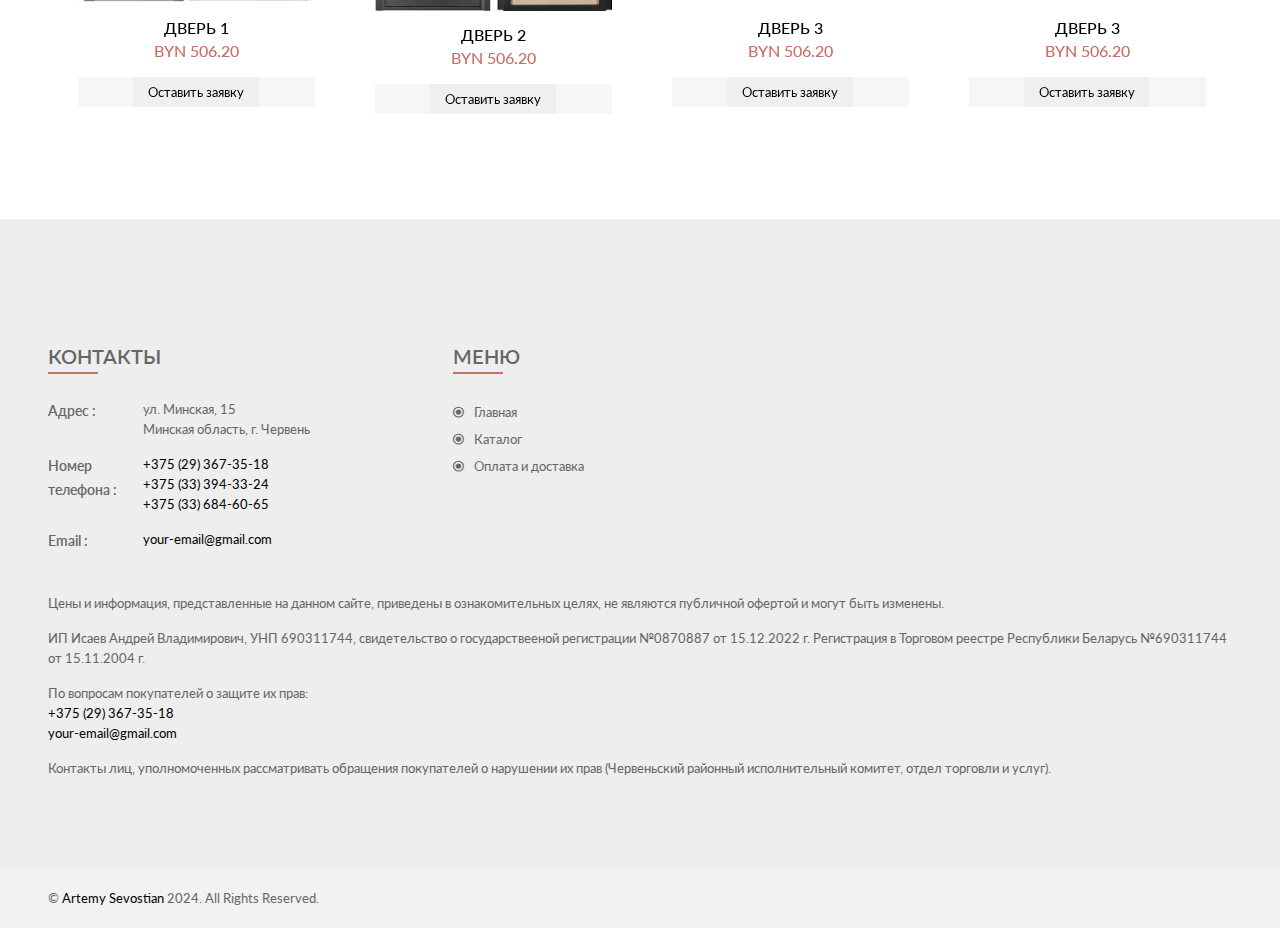
==== commit 42249c6c: "init(05.11.2024): fix header, slider images & ect." ====
--- a/index.html
+++ b/index.html
@@ -147,7 +147,7 @@
 			<section class="slider-area slider-style-2">
 				<div class="bend niceties preview-2">
 					<div id="ensign-nivoslider" class="slides">	
-						<img src="img/slider/1.jpg" alt="" title="#slider-direction-1"  />
+						<img src="img/slider/1.png" alt="" title="#slider-direction-1"  />
 						<img src="img/slider/2.png" alt="" title="#slider-direction-2"  />
 						<img src="img/slider/3.png" alt="" title="#slider-direction-3"  />
 					</div>
@@ -448,7 +448,7 @@
 								<p><br><br>Цены и информация, представленные на данном сайте, приведены в ознакомительных целях, не являются публичной офертой и могут быть изменены.</p>
 								<p>ИП Исаев Андрей Владимирович, УНП 690311744, свидетельство о государствееной регистрации №0870887 от 15.12.2022 г. Регистрация в Торговом реестре Республики Беларусь №690311744 от 15.11.2004 г.</p>
 								<p>По вопросам покупателей о защите их прав:<br><a href="80293673518">+375 (29) 367-35-18</a><br><a href="mailto:your-email@gmail.com">your-email@gmail.com</a></p>
-								<p>Контакты лиц, уполномоченных рассматривать обращения покупателей о нарушении их прав (Червеньский районный исполнительный комитет, отдел торговли и услуг)<br> +375 (17) 270-29-14<br> +375 (17) 270-33-75.</p>
+								<p>Контакты лиц, уполномоченных рассматривать обращения покупателей о нарушении их прав (Червеньский районный исполнительный комитет, отдел торговли и услуг).</p>
 							</div>
 						</div>
 					</div>
--- a/style.min.css
+++ b/style.min.css
@@ -604,17 +604,17 @@
     margin: 0 0 30px
 }
 
-.slider-right {
-    width: 70.5%
-}
-
-.slider-style-2{
-    background: #000;
-}
-
-.slides>img{
-    opacity: 0.6;
-}
+/*.slider-right {*/
+/*    width: 70.5%*/
+/*}*/
+
+/*.slider-style-2{*/
+/*    background: #000;*/
+/*}*/
+
+/*.slides>img{*/
+/*    opacity: 0.6;*/
+/*}*/
 
 .slider-title2, .slider-title3 {
     font-weight: 400;
@@ -671,6 +671,7 @@
     text-align: center;
     margin-bottom: 13px
 }
+
 
 .sidebar-social ul > li:last-child {
     margin-bottom: 0
@@ -2899,6 +2900,12 @@
     header {
         margin-top: -105px;
     }
+
+    .header-logo-link img{
+        scale: 2;
+        padding: 10px 1px 0 28px;
+    }
+
 }
 
 @media screen and (max-width: 375px) {
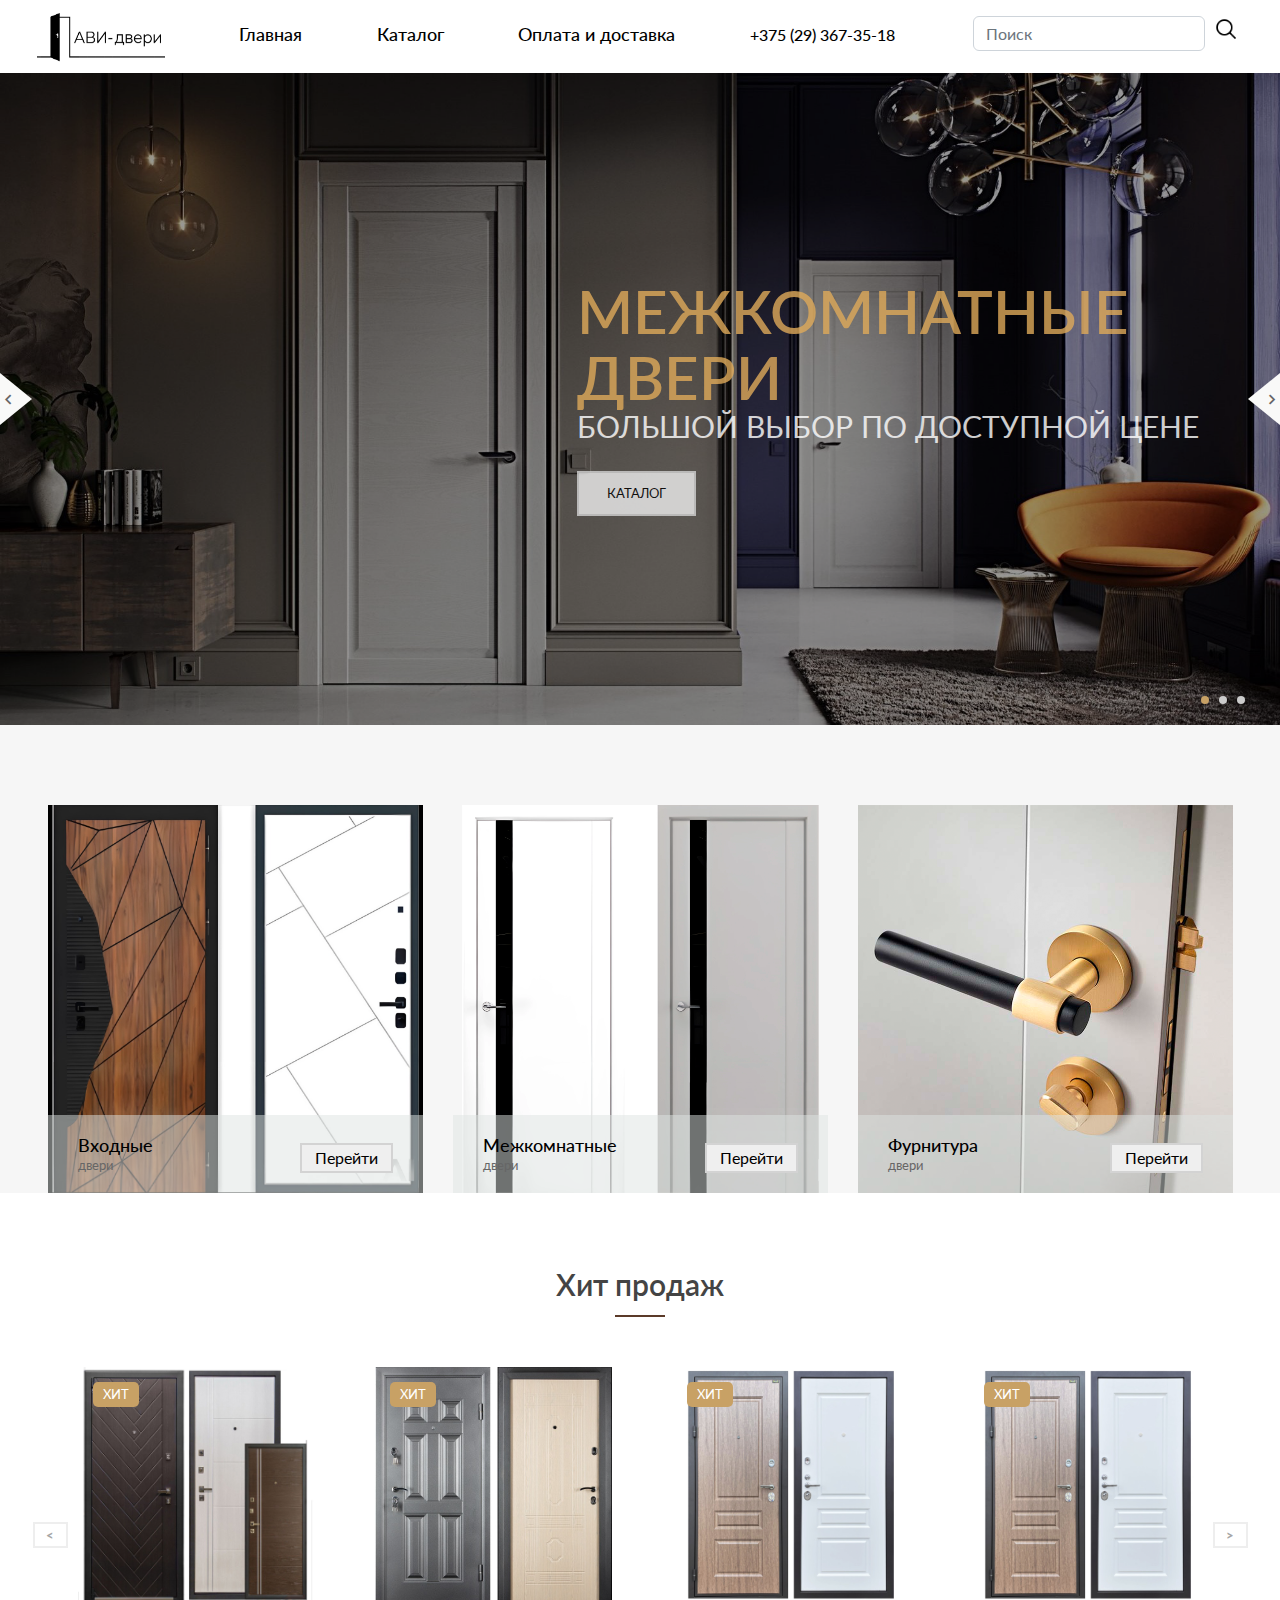
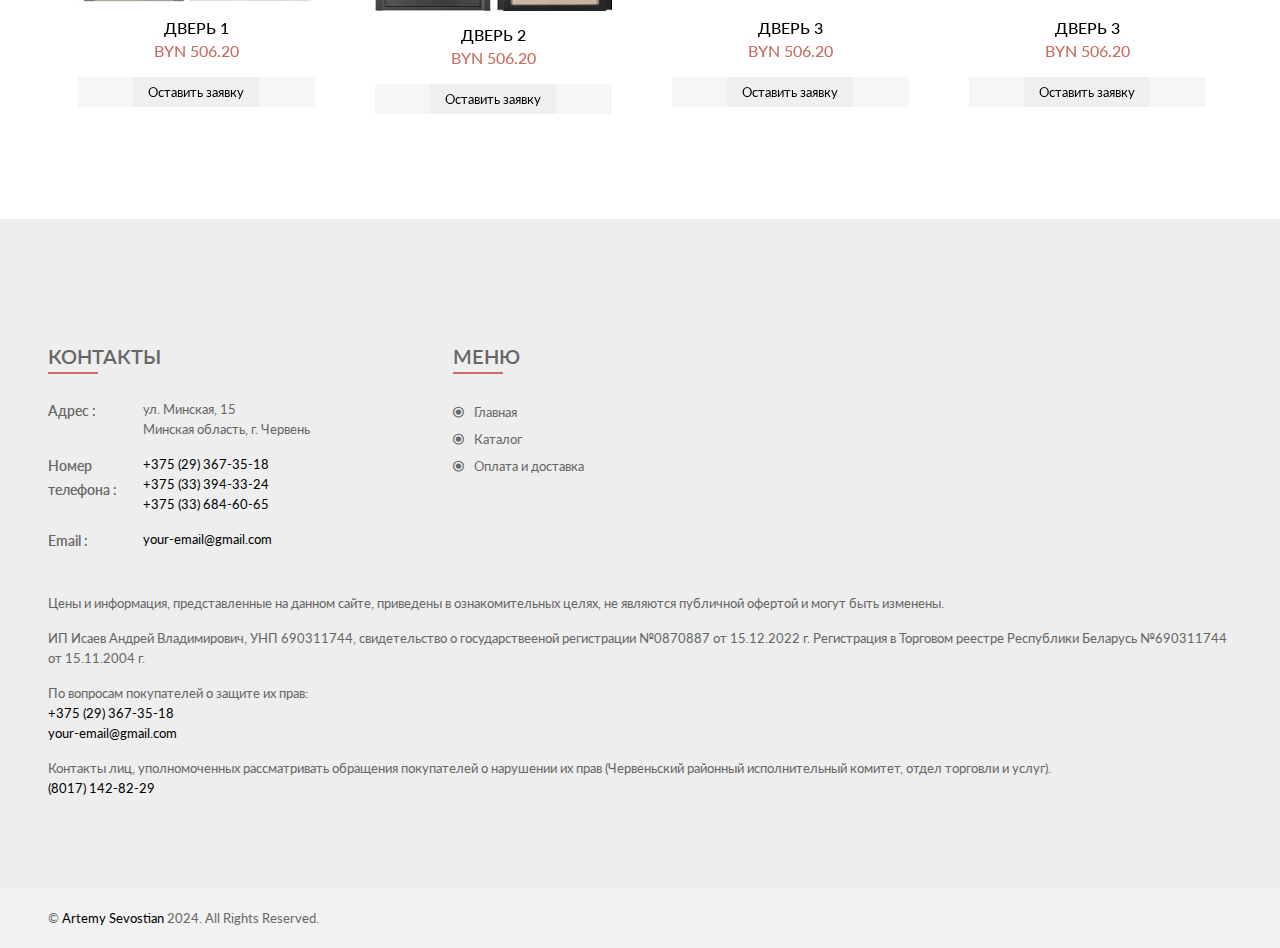
==== commit 33ee74cf: "init(09.11.2024): add new phone number in footer" ====
--- a/index.html
+++ b/index.html
@@ -413,61 +413,63 @@
 				</div>
 			</div>
 			<!-- FOOTER START -->
-			<footer>
-				<!-- Footer-area start -->
-				<div class="footer-area footer-2">
-					<div class="container">
-						<div class="row">
-							<div class="col-lg-4 col-md-6">
-								<div class="single-footer">
-									<h3 class="footer-title  title-border">Контакты</h3>
-									<ul class="footer-contact">
-										<li><span>Адрес :</span>ул. Минская, 15<br>Минская область, г. Червень</li>
-										<li><span>Номер телефона :</span>
-											<a href="80293673518">+375 (29) 367-35-18</a><br>
-											<a href="80333943324">+375 (33) 394-33-24</a><br>
-											<a href="80336846065">+375 (33) 684-60-65</a>
-										</li>
-										<li><span>Email :</span>
-											<a href="mailto:your-email@gmail.com">your-email@gmail.com</a>
-										</li>
-									</ul>
-								</div>
-							</div>
-							<div class="col-lg-2 col-md-3 col-sm-6">
-								<div class="single-footer">
-									<h3 class="footer-title  title-border">Меню</h3>
-									<ul class="footer-menu">
-										<li><a href="index.html"><i class="zmdi zmdi-dot-circle"></i>Главная</a></li>
-										<li><a href="catalog.html"><i class="zmdi zmdi-dot-circle"></i>Каталог</a></li>
-										<li><a href="opl-dos.html"><i class="zmdi zmdi-dot-circle"></i>Оплата и доставка</a></li>
-									</ul>
-								</div>
-							</div>
-							<div class="footer-text">
-								<p><br><br>Цены и информация, представленные на данном сайте, приведены в ознакомительных целях, не являются публичной офертой и могут быть изменены.</p>
-								<p>ИП Исаев Андрей Владимирович, УНП 690311744, свидетельство о государствееной регистрации №0870887 от 15.12.2022 г. Регистрация в Торговом реестре Республики Беларусь №690311744 от 15.11.2004 г.</p>
-								<p>По вопросам покупателей о защите их прав:<br><a href="80293673518">+375 (29) 367-35-18</a><br><a href="mailto:your-email@gmail.com">your-email@gmail.com</a></p>
-								<p>Контакты лиц, уполномоченных рассматривать обращения покупателей о нарушении их прав (Червеньский районный исполнительный комитет, отдел торговли и услуг).</p>
-							</div>
-						</div>
-					</div>
-				</div>
-				<!-- Footer-area end -->
-				<!-- Copyright-area start -->
-				<div class="copyright-area copyright-2">
-					<div class="container">
-						<div class="row">
-							<div class="col-md-6">
-								<div class="copyright">
-									<p class="mb-0">&copy; <a href="" target="_blank">Artemy Sevostian </a> 2024. All Rights Reserved.</p>
-								</div>
-							</div>
-						</div>
-					</div>
-				</div>
-				<!-- Copyright-area start -->
-			</footer>
+		<footer>
+			<!-- Footer-area start -->
+			<div class="footer-area footer-2">
+				<div class="container">
+					<div class="row">
+						<div class="col-lg-4 col-md-6">
+							<div class="single-footer">
+								<h3 class="footer-title  title-border">Контакты</h3>
+								<ul class="footer-contact">
+									<li><span>Адрес :</span>ул. Минская, 15<br>Минская область, г. Червень</li>
+									<li><span>Номер телефона :</span>
+										<a href="80293673518">+375 (29) 367-35-18</a><br>
+										<a href="80333943324">+375 (33) 394-33-24</a><br>
+										<a href="80336846065">+375 (33) 684-60-65</a>
+									</li>
+									<li><span>Email :</span>
+										<a href="mailto:your-email@gmail.com">your-email@gmail.com</a>
+									</li>
+								</ul>
+							</div>
+						</div>
+						<div class="col-lg-2 col-md-3 col-sm-6">
+							<div class="single-footer">
+								<h3 class="footer-title  title-border">Меню</h3>
+								<ul class="footer-menu">
+									<li><a href="index.html"><i class="zmdi zmdi-dot-circle"></i>Главная</a></li>
+									<li><a href="catalog.html"><i class="zmdi zmdi-dot-circle"></i>Каталог</a></li>
+									<li><a href="opl-dos.html"><i class="zmdi zmdi-dot-circle"></i>Оплата и доставка</a></li>
+								</ul>
+							</div>
+						</div>
+						<div class="footer-text">
+							<p><br><br>Цены и информация, представленные на данном сайте, приведены в ознакомительных целях, не являются публичной офертой и могут быть изменены.</p>
+							<p>ИП Исаев Андрей Владимирович, УНП 690311744, свидетельство о государствееной регистрации №0870887 от 15.12.2022 г. Регистрация в Торговом реестре Республики Беларусь №690311744 от 15.11.2004 г.</p>
+							<p>По вопросам покупателей о защите их прав:<br><a href="80293673518">+375 (29) 367-35-18</a><br><a href="mailto:your-email@gmail.com">your-email@gmail.com</a></p>
+							<p>Контакты лиц, уполномоченных рассматривать обращения покупателей о нарушении их прав (Червеньский районный исполнительный комитет, отдел торговли и услуг).
+								<br><a href="80171428229">(8017) 142-82-29</a>
+							</p>
+						</div>
+					</div>
+				</div>
+			</div>
+			<!-- Footer-area end -->
+			<!-- Copyright-area start -->
+			<div class="copyright-area copyright-2">
+				<div class="container">
+					<div class="row">
+						<div class="col-md-6">
+							<div class="copyright">
+								<p class="mb-0">&copy; <a href="" target="_blank">Artemy Sevostian </a> 2024. All Rights Reserved.</p>
+							</div>
+						</div>
+					</div>
+				</div>
+			</div>
+			<!-- Copyright-area start -->
+		</footer>
 			<!-- FOOTER END -->
 		</div>
 		<!-- WRAPPER END -->
